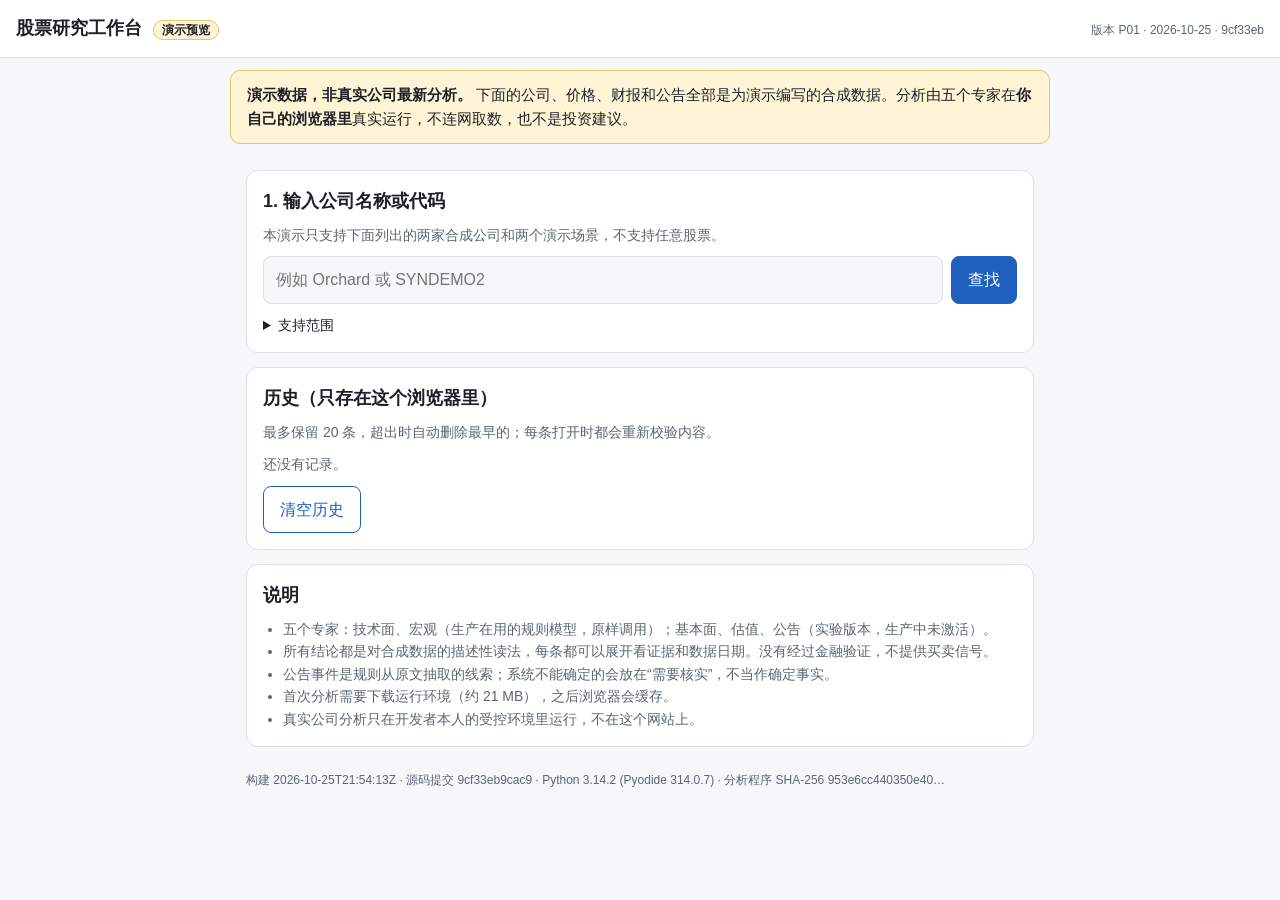
==== index.html @ b52bb0fb "P01: synthetic-data demo site (built from DR-16/stock-agent-preview@9cf33eb)" ====
<!doctype html>
<html lang="zh-CN">
<head>
<meta charset="utf-8">
<meta name="viewport" content="width=device-width, initial-scale=1">
<meta http-equiv="Content-Security-Policy" content="default-src 'self'; script-src 'self' 'wasm-unsafe-eval'; worker-src 'self'; connect-src 'self'; img-src 'self' data:; style-src 'self'; object-src 'none'; base-uri 'none'; form-action 'none'">
<meta name="referrer" content="no-referrer">
<title>股票研究工作台 · 演示预览</title>
<link rel="stylesheet" href="style.css">
</head>
<body>
<header class="top">
  <div class="brand">股票研究工作台 <span class="tag">演示预览</span></div>
  <div class="ver" id="ver">版本加载中…</div>
</header>
<div class="banner" role="note">
  <strong>演示数据，非真实公司最新分析。</strong>
  下面的公司、价格、财报和公告全部是为演示编写的合成数据。分析由五个专家在<strong>你自己的浏览器里</strong>真实运行，不连网取数，也不是投资建议。
</div>
<main>
  <section class="card" id="step-input">
    <h2>1. 输入公司名称或代码</h2>
    <p class="hint">本演示只支持下面列出的两家合成公司和两个演示场景，不支持任意股票。</p>
    <form id="search-form" autocomplete="off">
      <input id="q" maxlength="40" placeholder="例如 Orchard 或 SYNDEMO2" aria-label="公司名称或代码">
      <button type="submit">查找</button>
    </form>
    <div id="matches" class="list"></div>
    <details class="supported"><summary>支持范围</summary><ul id="supported"></ul></details>
  </section>

  <section class="card hidden" id="step-confirm">
    <h2>2. 确认公司</h2>
    <div id="confirm-box"></div>
    <div class="row">
      <button id="btn-analyze">分析</button>
      <button id="btn-back" class="secondary">换一家</button>
    </div>
  </section>

  <section class="card hidden" id="step-run">
    <h2>3. 分析中</h2>
    <ol id="progress" class="progress"></ol>
    <p class="hint" id="run-hint"></p>
    <button id="btn-cancel" class="secondary">取消</button>
  </section>

  <section class="card hidden" id="step-error">
    <h2>没有完成</h2>
    <p id="error-text"></p>
    <button id="btn-error-back" class="secondary">返回</button>
  </section>

  <section class="card hidden" id="step-result">
    <h2>4. 结果</h2>
    <div id="result"></div>
  </section>

  <section class="card" id="history-box">
    <h2>历史（只存在这个浏览器里）</h2>
    <p class="hint">最多保留 <span id="hist-max"></span> 条，超出时自动删除最早的；每条打开时都会重新校验内容。</p>
    <div id="history" class="list"></div>
    <button id="btn-clear" class="secondary">清空历史</button>
  </section>

  <section class="card about">
    <h2>说明</h2>
    <ul>
      <li>五个专家：技术面、宏观（生产在用的规则模型，原样调用）；基本面、估值、公告（实验版本，生产中未激活）。</li>
      <li>所有结论都是对合成数据的描述性读法，每条都可以展开看证据和数据日期。没有经过金融验证，不提供买卖信号。</li>
      <li>公告事件是规则从原文抽取的线索；系统不能确定的会放在“需要核实”，不当作确定事实。</li>
      <li>首次分析需要下载运行环境（约 21 MB），之后浏览器会缓存。</li>
      <li>真实公司分析只在开发者本人的受控环境里运行，不在这个网站上。</li>
    </ul>
  </section>
</main>
<footer class="foot" id="foot"></footer>
<script src="app.js" type="module"></script>
</body>
</html>
---- style.css ----
:root {
  --bg: #f6f7f9; --card: #ffffff; --text: #1d2127; --muted: #5b6573; --line: #dde1e7; --accent: #1f5fbf; --accent-text: #ffffff;
  --warn-bg: #fff4d6; --warn-line: #e6c46a; --ok: #1e7a45; --bad: #b42318; --soft: #eef2f8;
}
@media (prefers-color-scheme: dark) {
  :root { --bg: #14171c; --card: #1c2027; --text: #e8eaee; --muted: #9aa3b2; --line: #2e343e; --accent: #6ea2ff; --accent-text: #0b1220;
          --warn-bg: #3a3014; --warn-line: #7a6424; --ok: #5cc98b; --bad: #ff8a80; --soft: #232934; }
}
* { box-sizing: border-box; }
body { margin: 0; background: var(--bg); color: var(--text); font: 16px/1.6 -apple-system, BlinkMacSystemFont, "Segoe UI", "PingFang SC", "Hiragino Sans GB", "Microsoft YaHei", sans-serif; }
.top { display: flex; justify-content: space-between; align-items: baseline; flex-wrap: wrap; gap: 8px; padding: 14px 16px; border-bottom: 1px solid var(--line); background: var(--card); }
.brand { font-weight: 700; font-size: 18px; }
.tag { font-size: 12px; font-weight: 600; padding: 2px 8px; border-radius: 10px; background: var(--warn-bg); border: 1px solid var(--warn-line); margin-left: 6px; }
.ver { font-size: 12px; color: var(--muted); }
.banner { margin: 12px auto 0; max-width: 820px; padding: 12px 16px; background: var(--warn-bg); border: 1px solid var(--warn-line); border-radius: 10px; font-size: 15px; }
main { max-width: 820px; margin: 0 auto; padding: 12px 16px 24px; }
.card { background: var(--card); border: 1px solid var(--line); border-radius: 12px; padding: 16px; margin-top: 14px; }
.card h2 { margin: 0 0 8px; font-size: 18px; }
.card h3 { margin: 18px 0 8px; font-size: 16px; }
.hidden { display: none; }
.hint { color: var(--muted); font-size: 14px; margin: 4px 0 10px; }
form { display: flex; gap: 8px; }
input { flex: 1; min-width: 0; font: inherit; padding: 10px 12px; border: 1px solid var(--line); border-radius: 8px; background: var(--bg); color: var(--text); }
button { font: inherit; padding: 10px 16px; border-radius: 8px; border: 1px solid var(--accent); background: var(--accent); color: var(--accent-text); cursor: pointer; }
button.secondary { background: transparent; color: var(--accent); }
button:disabled { opacity: .5; cursor: not-allowed; }
.row { display: flex; gap: 8px; flex-wrap: wrap; margin-top: 12px; }
.list .item { display: flex; justify-content: space-between; gap: 10px; align-items: center; padding: 10px 0; border-top: 1px solid var(--line); }
.list .item:first-child { border-top: none; }
.item .meta { color: var(--muted); font-size: 13px; }
.item button { padding: 6px 12px; font-size: 14px; white-space: nowrap; }
.pill { display: inline-block; font-size: 12px; padding: 1px 8px; border-radius: 10px; background: var(--soft); color: var(--muted); margin-left: 6px; }
.progress { padding-left: 20px; margin: 0; }
.progress li { color: var(--muted); }
.progress li.now { color: var(--text); font-weight: 600; }
.progress li.done { color: var(--ok); }
table.experts { width: 100%; border-collapse: collapse; font-size: 14px; }
table.experts td, table.experts th { text-align: left; padding: 8px 6px; border-top: 1px solid var(--line); vertical-align: top; }
.ok { color: var(--ok); } .bad { color: var(--bad); }
.fact { padding: 10px 0; border-top: 1px solid var(--line); }
.fact:first-of-type { border-top: none; }
.fact .k { font-size: 12px; color: var(--muted); }
details.ev { margin-top: 4px; font-size: 14px; }
details.ev summary { cursor: pointer; color: var(--accent); }
.evbox { background: var(--soft); border-radius: 8px; padding: 8px 10px; margin-top: 6px; word-break: break-word; }
.evbox .q { font-style: italic; }
.notice { font-size: 14px; background: var(--soft); border-radius: 8px; padding: 8px 10px; }
.about ul { padding-left: 20px; margin: 0; font-size: 14px; color: var(--muted); }
.foot { max-width: 820px; margin: 0 auto 32px; padding: 0 16px; font-size: 12px; color: var(--muted); }
.supported { margin-top: 10px; font-size: 14px; }
@media (max-width: 480px) { .top { padding: 12px; } .brand { font-size: 16px; } .item { flex-wrap: wrap; } }
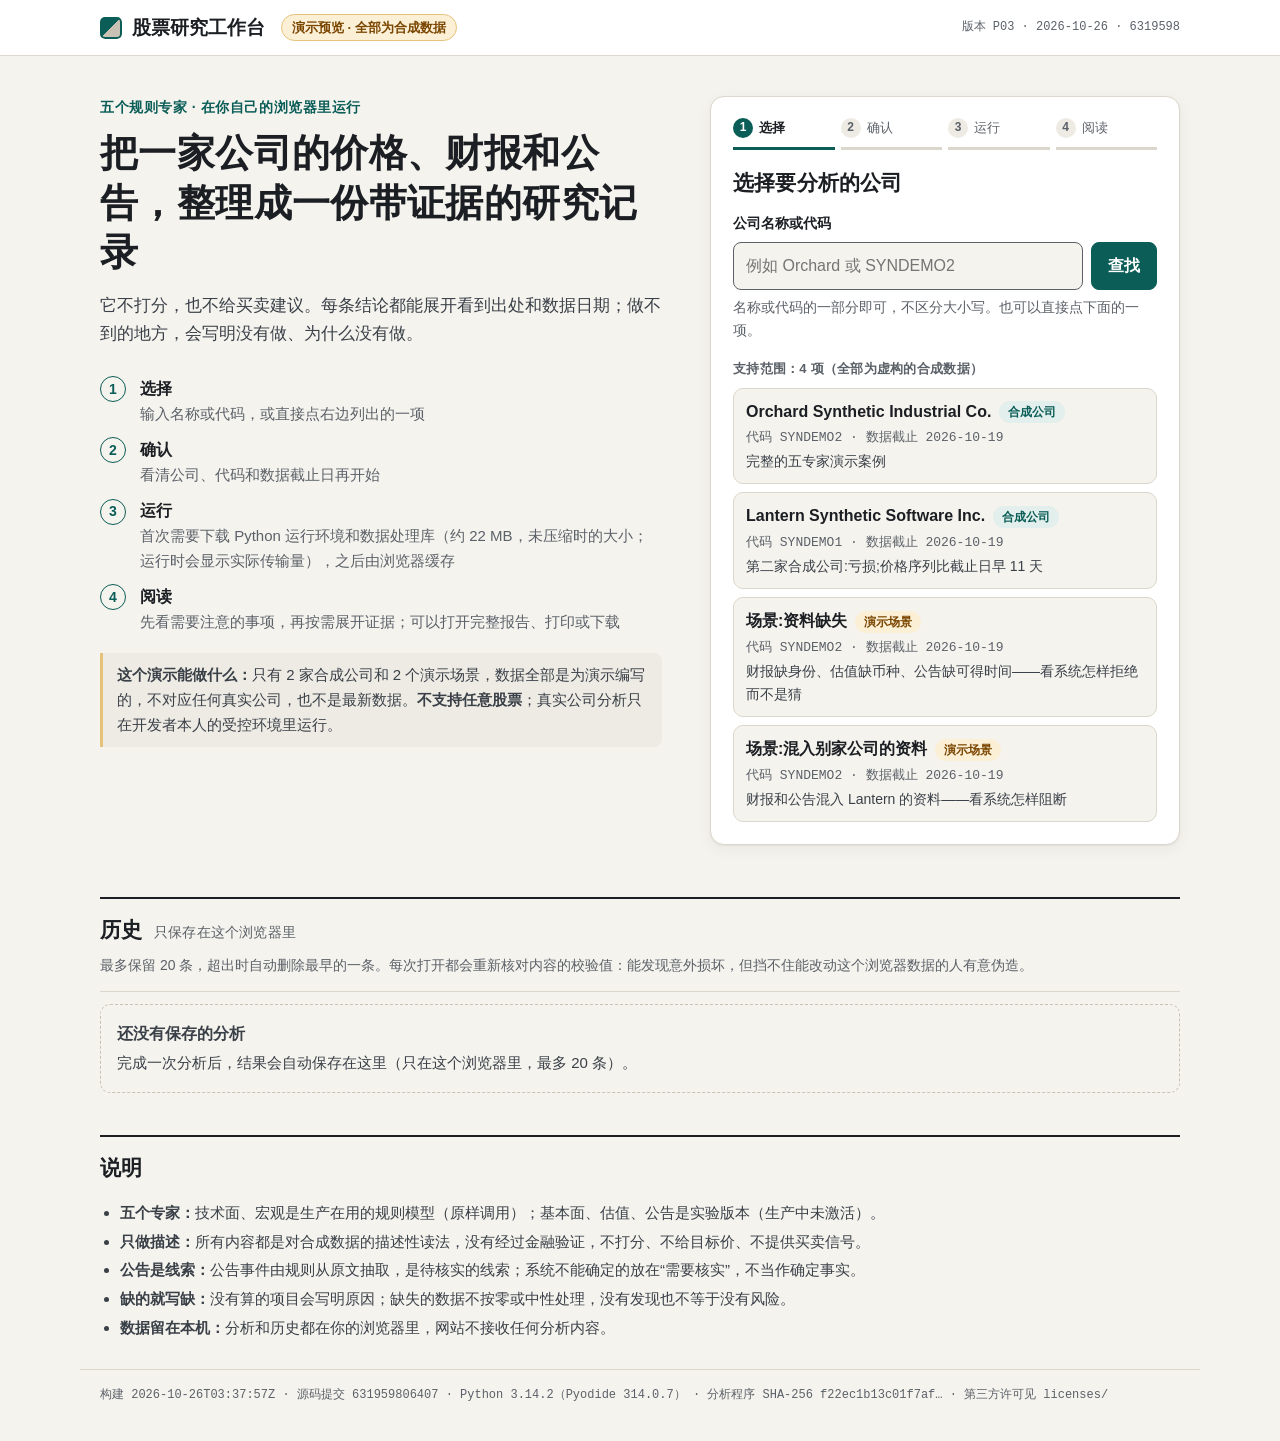
==== commit e743f7c0: "P03: synthetic-data demo site (built from DR-16/stock-agent-preview@6319598) Co-Authored-By: Claude " ====
--- a/index.html
+++ b/index.html
@@ -5,76 +5,131 @@
 <meta name="viewport" content="width=device-width, initial-scale=1">
 <meta http-equiv="Content-Security-Policy" content="default-src 'self'; script-src 'self' 'wasm-unsafe-eval'; worker-src 'self'; connect-src 'self'; img-src 'self' data:; style-src 'self'; object-src 'none'; base-uri 'none'; form-action 'none'">
 <meta name="referrer" content="no-referrer">
+<meta name="color-scheme" content="light dark">
+<meta name="description" content="演示预览：五个规则专家在你的浏览器里分析合成公司数据，整理成带证据和数据日期的研究记录。不打分，不给买卖建议。">
 <title>股票研究工作台 · 演示预览</title>
 <link rel="stylesheet" href="style.css">
 </head>
-<body>
-<header class="top">
-  <div class="brand">股票研究工作台 <span class="tag">演示预览</span></div>
-  <div class="ver" id="ver">版本加载中…</div>
+<body data-view="start">
+<a class="skip" href="#main">跳到主要内容</a>
+<header class="mast">
+  <div class="wrap mast-in">
+    <a class="logo" href="./"><span class="logo-mark" aria-hidden="true"></span><span class="logo-text">股票研究工作台</span></a>
+    <span class="demo-flag">演示预览 · 全部为合成数据</span>
+    <span class="ver" id="ver">版本加载中…</span>
+  </div>
 </header>
-<div class="banner" role="note">
-  <strong>演示数据，非真实公司最新分析。</strong>
-  下面的公司、价格、财报和公告全部是为演示编写的合成数据。分析由五个专家在<strong>你自己的浏览器里</strong>真实运行，不连网取数，也不是投资建议。
-</div>
-<main>
-  <section class="card" id="step-input">
-    <h2>1. 输入公司名称或代码</h2>
-    <p class="hint">本演示只支持下面列出的两家合成公司和两个演示场景，不支持任意股票。</p>
-    <form id="search-form" autocomplete="off">
-      <input id="q" maxlength="40" placeholder="例如 Orchard 或 SYNDEMO2" aria-label="公司名称或代码">
-      <button type="submit">查找</button>
-    </form>
-    <div id="matches" class="list"></div>
-    <details class="supported"><summary>支持范围</summary><ul id="supported"></ul></details>
-  </section>
 
-  <section class="card hidden" id="step-confirm">
-    <h2>2. 确认公司</h2>
-    <div id="confirm-box"></div>
-    <div class="row">
-      <button id="btn-analyze">分析</button>
-      <button id="btn-back" class="secondary">换一家</button>
+<main id="main" tabindex="-1">
+<div id="view-home">
+  <section class="hero wrap" id="hero">
+    <div class="hero-intro">
+      <p class="eyebrow">五个规则专家 · 在你自己的浏览器里运行</p>
+      <h1>把一家公司的价格、财报和公告，整理成一份带证据的研究记录</h1>
+      <p class="lede">它不打分，也不给买卖建议。每条结论都能展开看到出处和数据日期；做不到的地方，会写明没有做、为什么没有做。</p>
+    </div>
+
+    <div class="panel" id="workflow">
+      <ol class="stepper" id="stepper" aria-label="分析步骤">
+        <li data-n="1"><span class="sn" aria-hidden="true">1</span>选择</li>
+        <li data-n="2"><span class="sn" aria-hidden="true">2</span>确认</li>
+        <li data-n="3"><span class="sn" aria-hidden="true">3</span>运行</li>
+        <li data-n="4"><span class="sn" aria-hidden="true">4</span>阅读</li>
+      </ol>
+
+      <div id="step-choose">
+        <h2 id="choose-title" class="panel-title">选择要分析的公司</h2>
+        <form id="search-form" autocomplete="off" role="search" aria-label="查找公司">
+          <label for="q" class="lbl">公司名称或代码</label>
+          <div class="field">
+            <input id="q" maxlength="60" placeholder="例如 Orchard 或 SYNDEMO2" aria-describedby="q-help match-msg" spellcheck="false">
+            <button type="submit" class="btn">查找</button>
+          </div>
+          <p id="q-help" class="help">名称或代码的一部分即可，不区分大小写。也可以直接点下面的一项。</p>
+        </form>
+        <p id="match-msg" class="match-msg" role="status" aria-live="polite"></p>
+        <h3 class="list-title" id="cases-title">支持范围：<span id="cases-n"></span>（全部为虚构的合成数据）</h3>
+        <ul id="cases" class="cases" aria-labelledby="cases-title"></ul>
+      </div>
+
+      <div id="step-confirm" hidden>
+        <h2 id="confirm-title" class="panel-title">确认要分析的对象</h2>
+        <div id="confirm-box"></div>
+        <p id="confirm-note" class="note" role="status"></p>
+        <div class="row">
+          <button type="button" id="btn-analyze" class="btn btn-lg">开始分析</button>
+          <button type="button" id="btn-back" class="btn ghost">换一个</button>
+        </div>
+      </div>
+
+      <div id="step-run" hidden>
+        <h2 id="run-title" class="panel-title">正在分析</h2>
+        <ol id="stages" class="stages"></ol>
+        <p class="run-facts"><span id="run-elapsed"></span><span id="run-net"></span></p>
+        <p class="help">分析在你的浏览器里运行，不上传任何内容。百分比无法如实估计，所以这里只显示真实的阶段、用时和已传输的数据量。</p>
+        <p id="run-live" class="sr-only" aria-live="polite"></p>
+        <div class="row"><button type="button" id="btn-cancel" class="btn ghost">取消</button></div>
+      </div>
+
+      <div id="step-error" hidden>
+        <h2 id="error-title" class="panel-title">没有完成</h2>
+        <p id="error-text" class="err-text"></p>
+        <p class="help">已保存的历史不受影响。</p>
+        <div class="row">
+          <button type="button" id="btn-retry" class="btn">重试</button>
+          <button type="button" id="btn-error-back" class="btn ghost">返回</button>
+        </div>
+      </div>
+    </div>
+
+    <div class="hero-more">
+      <ol class="howto" aria-label="怎么用">
+        <li><b>选择</b><span>输入名称或代码，或直接点右边列出的一项</span></li>
+        <li><b>确认</b><span>看清公司、代码和数据截止日再开始</span></li>
+        <li><b>运行</b><span>首次需要下载 Python 运行环境和数据处理库（约 22 MB，未压缩时的大小；运行时会显示实际传输量），之后由浏览器缓存</span></li>
+        <li><b>阅读</b><span>先看需要注意的事项，再按需展开证据；可以打开完整报告、打印或下载</span></li>
+      </ol>
+      <p class="scope"><strong>这个演示能做什么：</strong><span id="scope-n">只有 2 家合成公司和 2 个演示场景</span>，数据全部是为演示编写的，不对应任何真实公司，也不是最新数据。<strong>不支持任意股票</strong>；真实公司分析只在开发者本人的受控环境里运行。</p>
     </div>
   </section>
 
-  <section class="card hidden" id="step-run">
-    <h2>3. 分析中</h2>
-    <ol id="progress" class="progress"></ol>
-    <p class="hint" id="run-hint"></p>
-    <button id="btn-cancel" class="secondary">取消</button>
+  <section id="result-view" class="wrap result" hidden></section>
+
+  <section class="wrap block" id="history-box" aria-labelledby="hist-title">
+    <div class="block-head">
+      <h2 id="hist-title" tabindex="-1">历史 <span class="sub">只保存在这个浏览器里</span></h2>
+      <span id="hist-count" class="count"></span>
+    </div>
+    <p class="help">最多保留 <span id="hist-max"></span> 条，超出时自动删除最早的一条。每次打开都会重新核对内容的校验值：能发现意外损坏，但挡不住能改动这个浏览器数据的人有意伪造。</p>
+    <p id="hist-lock" class="note" hidden>分析进行中：完成或取消后才能打开或删除历史记录。</p>
+    <p id="hist-msg" class="note" role="status"></p>
+    <ul id="history" class="hist"></ul>
+    <div class="row" id="clear-row">
+      <button type="button" id="btn-clear" class="btn ghost btn-sm" data-lock hidden>清空历史</button>
+      <span id="clear-confirm" hidden>
+        <span class="note">确定删除全部 <span id="clear-n"></span> 条记录？不能撤销。</span>
+        <button type="button" id="btn-clear-yes" class="btn danger btn-sm" data-lock>确定清空</button>
+        <button type="button" id="btn-clear-no" class="btn ghost btn-sm">取消</button>
+      </span>
+    </div>
   </section>
 
-  <section class="card hidden" id="step-error">
-    <h2>没有完成</h2>
-    <p id="error-text"></p>
-    <button id="btn-error-back" class="secondary">返回</button>
-  </section>
-
-  <section class="card hidden" id="step-result">
-    <h2>4. 结果</h2>
-    <div id="result"></div>
-  </section>
-
-  <section class="card" id="history-box">
-    <h2>历史（只存在这个浏览器里）</h2>
-    <p class="hint">最多保留 <span id="hist-max"></span> 条，超出时自动删除最早的；每条打开时都会重新校验内容。</p>
-    <div id="history" class="list"></div>
-    <button id="btn-clear" class="secondary">清空历史</button>
-  </section>
-
-  <section class="card about">
-    <h2>说明</h2>
+  <section class="wrap block about" aria-labelledby="about-title">
+    <h2 id="about-title">说明</h2>
     <ul>
-      <li>五个专家：技术面、宏观（生产在用的规则模型，原样调用）；基本面、估值、公告（实验版本，生产中未激活）。</li>
-      <li>所有结论都是对合成数据的描述性读法，每条都可以展开看证据和数据日期。没有经过金融验证，不提供买卖信号。</li>
-      <li>公告事件是规则从原文抽取的线索；系统不能确定的会放在“需要核实”，不当作确定事实。</li>
-      <li>首次分析需要下载运行环境（约 21 MB），之后浏览器会缓存。</li>
-      <li>真实公司分析只在开发者本人的受控环境里运行，不在这个网站上。</li>
+      <li><b>五个专家：</b>技术面、宏观是生产在用的规则模型（原样调用）；基本面、估值、公告是实验版本（生产中未激活）。</li>
+      <li><b>只做描述：</b>所有内容都是对合成数据的描述性读法，没有经过金融验证，不打分、不给目标价、不提供买卖信号。</li>
+      <li><b>公告是线索：</b>公告事件由规则从原文抽取，是待核实的线索；系统不能确定的放在“需要核实”，不当作确定事实。</li>
+      <li><b>缺的就写缺：</b>没有算的项目会写明原因；缺失的数据不按零或中性处理，没有发现也不等于没有风险。</li>
+      <li><b>数据留在本机：</b>分析和历史都在你的浏览器里，网站不接收任何分析内容。</li>
     </ul>
   </section>
+</div>
+
+<div id="view-report" class="wrap" hidden></div>
 </main>
-<footer class="foot" id="foot"></footer>
+
+<footer class="foot wrap" id="foot"></footer>
 <script src="app.js" type="module"></script>
 </body>
 </html>
--- a/style.css
+++ b/style.css
@@ -1,51 +1,274 @@
+/* Q13 demo page. Tokens first (light, then dark); every colour pair used for text is at least 4.5:1. No external fonts (the CSP allows none). */
 :root {
-  --bg: #f6f7f9; --card: #ffffff; --text: #1d2127; --muted: #5b6573; --line: #dde1e7; --accent: #1f5fbf; --accent-text: #ffffff;
-  --warn-bg: #fff4d6; --warn-line: #e6c46a; --ok: #1e7a45; --bad: #b42318; --soft: #eef2f8;
+  --paper: #f5f3ee; --surface: #ffffff; --sunk: #eeebe4; --ink: #1b1e22; --ink-2: #3a4048; --muted: #5b6168; --line: #dcd7cc; --line-2: #c9c2b4;
+  --accent: #0b5d57; --accent-ink: #ffffff; --accent-soft: #e2efed; --focus: #0b5d57;
+  --ok: #1d6a39; --ok-soft: #e3f1e7; --warn: #7a4600; --warn-soft: #fbefd6; --warn-line: #e5c27a; --bad: #9a2a22; --bad-soft: #f8e4e1; --bad-ink: #ffffff;
+  --lead: #6b4a00; --reading: #0b5d57; --gap: #4f5660;
+  --serif: "Songti SC", "Noto Serif SC", "Source Han Serif SC", "Noto Serif CJK SC", "STSong", "SimSun", Georgia, serif;
+  --sans: -apple-system, BlinkMacSystemFont, "Segoe UI", "PingFang SC", "Hiragino Sans GB", "Microsoft YaHei", "Noto Sans SC", sans-serif;
+  --mono: ui-monospace, "SF Mono", Menlo, Consolas, "Liberation Mono", monospace;
+  --r: 10px; --shadow: 0 1px 2px rgba(27, 30, 34, .06), 0 4px 16px rgba(27, 30, 34, .05);
 }
 @media (prefers-color-scheme: dark) {
-  :root { --bg: #14171c; --card: #1c2027; --text: #e8eaee; --muted: #9aa3b2; --line: #2e343e; --accent: #6ea2ff; --accent-text: #0b1220;
-          --warn-bg: #3a3014; --warn-line: #7a6424; --ok: #5cc98b; --bad: #ff8a80; --soft: #232934; }
-}
-* { box-sizing: border-box; }
-body { margin: 0; background: var(--bg); color: var(--text); font: 16px/1.6 -apple-system, BlinkMacSystemFont, "Segoe UI", "PingFang SC", "Hiragino Sans GB", "Microsoft YaHei", sans-serif; }
-.top { display: flex; justify-content: space-between; align-items: baseline; flex-wrap: wrap; gap: 8px; padding: 14px 16px; border-bottom: 1px solid var(--line); background: var(--card); }
-.brand { font-weight: 700; font-size: 18px; }
-.tag { font-size: 12px; font-weight: 600; padding: 2px 8px; border-radius: 10px; background: var(--warn-bg); border: 1px solid var(--warn-line); margin-left: 6px; }
-.ver { font-size: 12px; color: var(--muted); }
-.banner { margin: 12px auto 0; max-width: 820px; padding: 12px 16px; background: var(--warn-bg); border: 1px solid var(--warn-line); border-radius: 10px; font-size: 15px; }
-main { max-width: 820px; margin: 0 auto; padding: 12px 16px 24px; }
-.card { background: var(--card); border: 1px solid var(--line); border-radius: 12px; padding: 16px; margin-top: 14px; }
-.card h2 { margin: 0 0 8px; font-size: 18px; }
-.card h3 { margin: 18px 0 8px; font-size: 16px; }
-.hidden { display: none; }
-.hint { color: var(--muted); font-size: 14px; margin: 4px 0 10px; }
-form { display: flex; gap: 8px; }
-input { flex: 1; min-width: 0; font: inherit; padding: 10px 12px; border: 1px solid var(--line); border-radius: 8px; background: var(--bg); color: var(--text); }
-button { font: inherit; padding: 10px 16px; border-radius: 8px; border: 1px solid var(--accent); background: var(--accent); color: var(--accent-text); cursor: pointer; }
-button.secondary { background: transparent; color: var(--accent); }
-button:disabled { opacity: .5; cursor: not-allowed; }
-.row { display: flex; gap: 8px; flex-wrap: wrap; margin-top: 12px; }
-.list .item { display: flex; justify-content: space-between; gap: 10px; align-items: center; padding: 10px 0; border-top: 1px solid var(--line); }
-.list .item:first-child { border-top: none; }
-.item .meta { color: var(--muted); font-size: 13px; }
-.item button { padding: 6px 12px; font-size: 14px; white-space: nowrap; }
-.pill { display: inline-block; font-size: 12px; padding: 1px 8px; border-radius: 10px; background: var(--soft); color: var(--muted); margin-left: 6px; }
-.progress { padding-left: 20px; margin: 0; }
-.progress li { color: var(--muted); }
-.progress li.now { color: var(--text); font-weight: 600; }
-.progress li.done { color: var(--ok); }
-table.experts { width: 100%; border-collapse: collapse; font-size: 14px; }
-table.experts td, table.experts th { text-align: left; padding: 8px 6px; border-top: 1px solid var(--line); vertical-align: top; }
-.ok { color: var(--ok); } .bad { color: var(--bad); }
-.fact { padding: 10px 0; border-top: 1px solid var(--line); }
-.fact:first-of-type { border-top: none; }
-.fact .k { font-size: 12px; color: var(--muted); }
-details.ev { margin-top: 4px; font-size: 14px; }
-details.ev summary { cursor: pointer; color: var(--accent); }
-.evbox { background: var(--soft); border-radius: 8px; padding: 8px 10px; margin-top: 6px; word-break: break-word; }
-.evbox .q { font-style: italic; }
-.notice { font-size: 14px; background: var(--soft); border-radius: 8px; padding: 8px 10px; }
-.about ul { padding-left: 20px; margin: 0; font-size: 14px; color: var(--muted); }
-.foot { max-width: 820px; margin: 0 auto 32px; padding: 0 16px; font-size: 12px; color: var(--muted); }
-.supported { margin-top: 10px; font-size: 14px; }
-@media (max-width: 480px) { .top { padding: 12px; } .brand { font-size: 16px; } .item { flex-wrap: wrap; } }
+  :root {
+    --paper: #111416; --surface: #181c1f; --sunk: #0d1012; --ink: #ece8e0; --ink-2: #cdc8bf; --muted: #a4a9ad; --line: #2b3135; --line-2: #3a4146;
+    --accent: #5fc0b5; --accent-ink: #08201e; --accent-soft: #15302d; --focus: #7fd6cb;
+    --ok: #7ad39c; --ok-soft: #14291c; --warn: #f1c46b; --warn-soft: #2a2312; --warn-line: #6a5521; --bad: #ff9c90; --bad-soft: #321b18; --bad-ink: #2a0d0a;
+    --lead: #f1c46b; --reading: #5fc0b5; --gap: #a4a9ad; --shadow: none;
+  }
+}
+*, *::before, *::after { box-sizing: border-box; }
+html { -webkit-text-size-adjust: 100%; }
+body { margin: 0; background: var(--paper); color: var(--ink); font: 16px/1.65 var(--sans); }
+@media (prefers-reduced-motion: no-preference) { html { scroll-behavior: smooth; } }
+[hidden] { display: none !important; }
+a { color: var(--accent); }
+:focus-visible { outline: 3px solid var(--focus); outline-offset: 2px; border-radius: 4px; }
+main:focus { outline: none; }
+.sr-only { position: absolute; width: 1px; height: 1px; padding: 0; margin: -1px; overflow: hidden; clip: rect(0 0 0 0); white-space: nowrap; border: 0; }
+.skip { position: absolute; left: 12px; top: -48px; background: var(--accent); color: var(--accent-ink); padding: 8px 14px; border-radius: 6px; z-index: 10; text-decoration: none; }
+.skip:focus { top: 8px; }
+.wrap { max-width: 1120px; margin: 0 auto; padding-left: 20px; padding-right: 20px; }
+.mono { font-family: var(--mono); font-size: .92em; overflow-wrap: anywhere; }
+h1, h2, h3 { font-family: var(--serif); font-weight: 700; letter-spacing: .01em; color: var(--ink); }
+
+/* ---------------------------------------------------------------- masthead */
+.mast { border-bottom: 1px solid var(--line); background: var(--surface); }
+.mast-in { display: flex; align-items: center; gap: 10px 16px; flex-wrap: wrap; padding-top: 12px; padding-bottom: 12px; }
+.logo { display: inline-flex; align-items: center; gap: 10px; color: var(--ink); text-decoration: none; font-family: var(--serif); font-weight: 700; font-size: 19px; }
+.logo-mark { width: 22px; height: 22px; border-radius: 5px; background: linear-gradient(135deg, var(--accent) 0 50%, transparent 50%), var(--line-2); box-shadow: inset 0 0 0 2px var(--accent); }
+.demo-flag { font-size: 13px; font-weight: 600; color: var(--warn); background: var(--warn-soft); border: 1px solid var(--warn-line); padding: 2px 10px; border-radius: 999px; }
+.ver { margin-left: auto; font-size: 12px; color: var(--muted); font-family: var(--mono); }
+
+/* ---------------------------------------------------------------- hero + workflow panel */
+.hero { display: grid; grid-template-columns: minmax(0, 1fr) minmax(0, 470px); grid-template-areas: "intro panel" "more panel"; grid-template-rows: auto 1fr; column-gap: 48px; padding-top: 40px; padding-bottom: 24px; align-items: start; }
+.hero-intro { grid-area: intro; }
+.hero-more { grid-area: more; }
+.panel { grid-area: panel; background: var(--surface); border: 1px solid var(--line); border-radius: 14px; box-shadow: var(--shadow); padding: 20px 22px 22px; }
+.eyebrow { margin: 0 0 10px; font-size: 14px; font-weight: 600; color: var(--accent); letter-spacing: .04em; }
+.hero h1 { font-size: clamp(26px, 3.4vw, 38px); line-height: 1.3; margin: 0 0 14px; }
+.lede { font-size: 17px; color: var(--ink-2); margin: 0 0 22px; max-width: 34em; }
+.howto { list-style: none; counter-reset: h; margin: 6px 0 18px; padding: 0; display: grid; gap: 10px; }
+.howto li { counter-increment: h; display: grid; grid-template-columns: 30px 1fr; column-gap: 10px; align-items: baseline; }
+.howto li::before { content: counter(h); grid-row: span 2; width: 26px; height: 26px; border-radius: 50%; border: 1.5px solid var(--accent); color: var(--accent); display: inline-flex; align-items: center; justify-content: center; font-weight: 700; font-size: 14px; }
+.howto b { font-weight: 700; }
+.howto span { color: var(--muted); font-size: 15px; }
+.scope { font-size: 15px; color: var(--ink-2); background: var(--sunk); border-left: 3px solid var(--warn-line); padding: 10px 14px; border-radius: 0 8px 8px 0; margin: 0; }
+
+.stepper { list-style: none; margin: 0 0 16px; padding: 0; display: grid; grid-template-columns: repeat(4, 1fr); gap: 6px; }
+.stepper li { font-size: 13px; color: var(--muted); display: flex; align-items: center; gap: 6px; padding-bottom: 8px; border-bottom: 3px solid var(--line); }
+.stepper .sn { width: 20px; height: 20px; border-radius: 50%; display: inline-flex; align-items: center; justify-content: center; font-size: 12px; font-weight: 700; background: var(--sunk); color: var(--muted); }
+.stepper li.done { color: var(--ink-2); border-bottom-color: var(--accent); }
+.stepper li.done .sn { background: var(--accent-soft); color: var(--accent); }
+.stepper li[aria-current] { color: var(--ink); font-weight: 700; border-bottom-color: var(--accent); }
+.stepper li[aria-current] .sn { background: var(--accent); color: var(--accent-ink); }
+.panel-title { font-size: 21px; margin: 4px 0 12px; }
+.lbl { display: block; font-weight: 600; font-size: 14px; margin-bottom: 6px; }
+.field { display: flex; gap: 8px; }
+input { flex: 1; min-width: 0; font: inherit; padding: 10px 12px; border: 1.5px solid var(--muted); border-radius: 8px; background: var(--paper); color: var(--ink); }
+input:focus-visible { border-color: var(--accent); }
+.help { font-size: 14px; color: var(--muted); margin: 6px 0 0; }
+.note { font-size: 14px; color: var(--ink-2); }
+.match-msg { min-height: 0; margin: 10px 0 0; font-size: 14px; }
+.match-msg:empty { margin: 0; padding: 0; }   /* kept rendered: a live region that is display:none may not be announced */
+.match-msg.warn { color: var(--warn); background: var(--warn-soft); border-radius: 8px; padding: 8px 10px; }
+.list-title { font-family: var(--sans); font-size: 13px; font-weight: 600; color: var(--muted); margin: 16px 0 8px; letter-spacing: .02em; }
+.cases { list-style: none; margin: 0; padding: 0; display: grid; gap: 8px; }
+.case { width: 100%; text-align: left; font: inherit; color: var(--ink); background: var(--paper); border: 1.5px solid var(--line); border-radius: var(--r); padding: 10px 12px; cursor: pointer; display: grid; gap: 2px; }
+.case:hover { border-color: var(--accent); }
+.case-top { display: flex; flex-wrap: wrap; align-items: center; gap: 4px 8px; }
+.case-title { font-weight: 700; }
+.case-meta { font-size: 13px; color: var(--muted); font-family: var(--mono); }
+.case-note { font-size: 14px; color: var(--ink-2); }
+.case.hit { border-color: var(--accent); background: var(--accent-soft); }
+
+.btn { font: inherit; font-weight: 600; padding: 9px 16px; border-radius: 8px; border: 1.5px solid var(--accent); background: var(--accent); color: var(--accent-ink); cursor: pointer; white-space: nowrap; }
+.btn:hover { filter: brightness(1.06); }
+.btn.ghost { background: transparent; color: var(--accent); }
+.btn.danger { background: var(--bad); border-color: var(--bad); color: var(--bad-ink); }
+.btn-lg { padding: 11px 22px; font-size: 17px; }
+.btn-sm { padding: 5px 12px; font-size: 14px; }
+.btn:disabled { opacity: .45; cursor: not-allowed; filter: none; }
+.linkbtn { font: inherit; background: none; border: 0; padding: 0; color: var(--accent); cursor: pointer; text-decoration: underline; text-underline-offset: 3px; }
+.row { display: flex; gap: 8px; flex-wrap: wrap; align-items: center; margin-top: 14px; }
+
+.tag { display: inline-block; font-size: 12px; font-weight: 600; line-height: 1.5; padding: 1px 8px; border-radius: 999px; background: var(--sunk); color: var(--ink-2); border: 1px solid var(--line); white-space: nowrap; }
+.tag-co { background: var(--accent-soft); color: var(--accent); border-color: transparent; }
+.tag-sc { background: var(--warn-soft); color: var(--warn); border-color: transparent; }
+.tag-bad { background: var(--bad-soft); color: var(--bad); border-color: transparent; }
+
+.kv { display: grid; grid-template-columns: max-content 1fr; gap: 6px 14px; margin: 12px 0; font-size: 15px; }
+.kv dt { color: var(--muted); }
+.kv dd { margin: 0; overflow-wrap: anywhere; }
+.confirm-name { display: flex; flex-wrap: wrap; align-items: center; gap: 6px 10px; font-family: var(--serif); font-size: 20px; font-weight: 700; margin: 0; }
+
+.stages { list-style: none; margin: 0; padding: 0; display: grid; gap: 2px; }
+.stage { display: grid; grid-template-columns: 22px 1fr auto; gap: 10px; align-items: start; padding: 8px 0; border-bottom: 1px dashed var(--line); }
+.st-icon { width: 14px; height: 14px; margin-top: 5px; border-radius: 50%; border: 2px solid var(--line-2); }
+.stage.done .st-icon { background: var(--ok); border-color: var(--ok); }
+.stage.now .st-icon { border-color: var(--accent); background: var(--accent-soft); }
+@media (prefers-reduced-motion: no-preference) { .stage.now .st-icon { animation: pulse 1.4s ease-in-out infinite; } }
+@keyframes pulse { 50% { background: var(--accent); } }
+.st-name { display: block; font-weight: 600; }
+.stage.wait .st-name { color: var(--muted); font-weight: 500; }
+.st-sub { display: block; font-size: 13px; color: var(--muted); }
+.st-time { font-size: 13px; color: var(--muted); font-variant-numeric: tabular-nums; white-space: nowrap; margin-top: 2px; }
+.stage.now .st-time { color: var(--accent); font-weight: 600; }
+.run-facts { display: flex; flex-wrap: wrap; gap: 4px 16px; font-size: 14px; color: var(--ink-2); font-variant-numeric: tabular-nums; margin: 12px 0 0; }
+.err-text { background: var(--bad-soft); color: var(--bad); border-radius: 8px; padding: 10px 12px; margin: 0; }
+
+/* ---------------------------------------------------------------- blocks (history, about) */
+.block { margin-top: 28px; }
+.block h2 { font-size: 21px; margin: 0; }
+.block-head { display: flex; align-items: baseline; gap: 12px; flex-wrap: wrap; border-top: 2px solid var(--ink); padding-top: 14px; }
+.block-head .sub, h2 .sub { font-family: var(--sans); font-size: 14px; font-weight: 500; color: var(--muted); margin-left: 6px; }
+.count { margin-left: auto; font-size: 14px; color: var(--muted); font-variant-numeric: tabular-nums; }
+.hist { list-style: none; margin: 12px 0 0; padding: 0; border-top: 1px solid var(--line); }
+.h-item { display: flex; justify-content: space-between; align-items: center; gap: 8px 16px; padding: 12px 0; border-bottom: 1px solid var(--line); flex-wrap: wrap; }
+.h-title { font-weight: 600; display: flex; flex-wrap: wrap; gap: 6px; align-items: center; }
+.h-meta { font-size: 13px; color: var(--muted); }
+.h-actions { display: flex; gap: 8px; }
+.h-item.damaged .h-title { color: var(--bad); }
+.empty { padding: 16px; border: 1.5px dashed var(--line-2); border-radius: var(--r); margin-top: 12px; color: var(--ink-2); }
+.empty p { margin: 4px 0 0; font-size: 15px; }
+.empty.warn { border-color: var(--warn-line); background: var(--warn-soft); color: var(--warn); }
+.about { margin-bottom: 8px; }
+.about h2 { border-top: 2px solid var(--ink); padding-top: 14px; }
+.about ul { padding-left: 20px; color: var(--ink-2); font-size: 15px; }
+.about li { margin: 4px 0; }
+.foot { padding-top: 16px; padding-bottom: 36px; font-size: 12px; color: var(--muted); font-family: var(--mono); overflow-wrap: anywhere; border-top: 1px solid var(--line); margin-top: 28px; }
+
+/* ---------------------------------------------------------------- result */
+.result { padding-top: 24px; }
+.res-top { display: flex; justify-content: space-between; align-items: center; gap: 8px; flex-wrap: wrap; }
+.res-head { margin-top: 14px; padding-bottom: 16px; border-bottom: 2px solid var(--ink); }
+.res-head h1 { font-size: clamp(24px, 3vw, 32px); margin: 0; display: inline; line-height: 1.3; }
+.res-name { display: flex; flex-wrap: wrap; align-items: center; gap: 8px 12px; }
+.meta-row { display: flex; flex-wrap: wrap; gap: 6px 24px; margin: 12px 0 0; font-size: 14px; }
+.meta-row div { display: flex; gap: 6px; }
+.meta-row dt { color: var(--muted); }
+.meta-row dd { margin: 0; font-variant-numeric: tabular-nums; overflow-wrap: anywhere; }
+.synth { margin: 12px 0 0; font-size: 14px; color: var(--warn); background: var(--warn-soft); border-radius: 8px; padding: 8px 12px; }
+.save-line { margin: 8px 0 0; font-size: 14px; color: var(--ink-2); }
+.save-line.warn { color: var(--warn); }
+.counts { display: flex; flex-wrap: wrap; gap: 8px; margin: 14px 0 0; padding: 0; list-style: none; }
+.counts a { display: inline-flex; align-items: baseline; gap: 6px; text-decoration: none; color: var(--ink); border: 1px solid var(--line); background: var(--surface); padding: 4px 12px; border-radius: 999px; font-size: 14px; }
+.counts a b { font-variant-numeric: tabular-nums; font-size: 16px; }
+.counts a:hover { border-color: var(--accent); }
+.res-grid { display: grid; grid-template-columns: 200px minmax(0, 1fr); gap: 36px; margin-top: 22px; }
+.toc { position: sticky; top: 16px; align-self: start; font-size: 14px; }
+.toc ol { list-style: none; margin: 0; padding: 0; border-left: 2px solid var(--line); }
+.toc a { display: block; padding: 4px 12px; color: var(--ink-2); text-decoration: none; margin-left: -2px; border-left: 2px solid transparent; }
+.toc a:hover { color: var(--accent); border-left-color: var(--accent); }
+.toc .n { color: var(--muted); font-variant-numeric: tabular-nums; margin-left: 4px; }
+.res-main > section { margin-bottom: 30px; scroll-margin-top: 16px; }
+.res-main h2 { scroll-margin-top: 16px; }
+.res-main h2 { font-size: 20px; margin: 0 0 4px; display: flex; align-items: baseline; gap: 8px; flex-wrap: wrap; }
+.res-main h2 .n { font-family: var(--sans); font-size: 14px; color: var(--muted); font-weight: 500; }
+.sec-help { font-size: 14px; color: var(--muted); margin: 0 0 10px; }
+.experts { list-style: none; margin: 10px 0 0; padding: 0; display: grid; grid-template-columns: repeat(auto-fill, minmax(190px, 1fr)); gap: 10px; }
+.ex { background: var(--surface); border: 1px solid var(--line); border-top: 4px solid var(--ok); border-radius: var(--r); padding: 10px 12px; display: flex; flex-direction: column; gap: 3px; }
+.ex.ex-bad { border-top-color: var(--bad); background: var(--bad-soft); }
+.ex.ex-none { border-top-color: var(--line-2); }
+.ex-none .ex-status { color: var(--ink-2); }
+.ex-name { font-weight: 700; font-size: 16px; }
+.ex-scope { font-size: 13px; color: var(--muted); }
+.ex-status { font-size: 14px; font-weight: 700; color: var(--ok); display: flex; align-items: center; gap: 6px; }
+.ex-bad .ex-status { color: var(--bad); }
+.ex-status .mk { font-family: var(--mono); }
+.ex-tier { font-size: 12px; color: var(--ink-2); }
+.ex-why { margin: 4px 0 0; padding-left: 18px; font-size: 13px; color: var(--ink); }
+.ex-plain { margin: 4px 0 0; font-size: 14px; color: var(--ink); }
+.ex-detail { font-size: 12px; color: var(--ink-2); margin-top: 2px; overflow-wrap: anywhere; }
+.ex-ver { font-size: 11px; color: var(--muted); margin-top: auto; padding-top: 4px; }
+.attn { list-style: none; margin: 10px 0 0; padding: 0; display: grid; gap: 8px; }
+.attn li { overflow-wrap: anywhere; border-left: 4px solid var(--warn-line); background: var(--warn-soft); padding: 8px 12px; border-radius: 0 8px 8px 0; font-size: 15px; }
+.attn li.bad { border-left-color: var(--bad); background: var(--bad-soft); }
+.attn .al { display: block; font-size: 12px; font-weight: 700; color: var(--warn); letter-spacing: .03em; }
+.attn li.bad .al { color: var(--bad); }
+.attn a { font-size: 13px; margin-left: 6px; white-space: nowrap; }
+.calm { background: var(--ok-soft); border-left: 4px solid var(--ok); padding: 8px 12px; border-radius: 0 8px 8px 0; font-size: 15px; margin: 10px 0 0; }
+.items { list-style: none; margin: 8px 0 0; padding: 0; display: grid; gap: 8px; }
+.it { background: var(--surface); border: 1px solid var(--line); border-left: 4px solid var(--ink-2); border-radius: 0 var(--r) var(--r) 0; padding: 10px 14px; }
+.it-lead { border-left-color: var(--lead); }
+.it-reading { border-left-color: var(--reading); }
+.it-check { border-left-color: var(--warn-line); }
+.it-gap { border-left-color: var(--gap); background: var(--sunk); }
+.it-text { margin: 0; overflow-wrap: anywhere; }
+.chips { display: flex; flex-wrap: wrap; gap: 6px; margin-top: 6px; }
+.chip { font-size: 12px; padding: 1px 8px; border-radius: 999px; background: var(--sunk); color: var(--ink-2); border: 1px solid var(--line); font-variant-numeric: tabular-nums; }
+.chip-date { background: var(--accent-soft); color: var(--accent); border-color: transparent; font-weight: 600; }
+.chip-status { background: var(--warn-soft); color: var(--warn); border-color: transparent; }
+.group-title { font-family: var(--sans); font-size: 14px; font-weight: 700; color: var(--ink-2); margin: 14px 0 0; }
+details.ev { margin-top: 6px; font-size: 14px; }
+details.ev > summary { cursor: pointer; color: var(--accent); font-weight: 600; width: max-content; max-width: 100%; }
+.evbox { margin-top: 6px; background: var(--sunk); border-radius: 8px; padding: 8px 12px; }
+.evbox .kv { font-size: 14px; margin: 0; }
+.quote { margin: 8px 0 0; padding: 6px 12px; border-left: 3px solid var(--line-2); font-family: var(--serif); color: var(--ink-2); overflow-wrap: anywhere; }
+.quote .ql { display: block; font-family: var(--sans); font-size: 12px; color: var(--muted); }
+.cross-grid { list-style: none; margin: 10px 0 0; padding: 0; display: grid; grid-template-columns: repeat(auto-fill, minmax(150px, 1fr)); gap: 8px; }
+.cx { border: 1px solid var(--line); border-radius: var(--r); padding: 8px 10px; background: var(--surface); }
+.cx b { display: block; font-size: 22px; font-variant-numeric: tabular-nums; line-height: 1.2; }
+.cx span { font-size: 13px; color: var(--ink-2); }
+.cx.cx-warn { border-color: var(--warn-line); background: var(--warn-soft); }
+.plain { margin: 8px 0 0; padding-left: 20px; font-size: 15px; }
+.plain li { margin: 3px 0; overflow-wrap: anywhere; }
+.res-actions { display: flex; flex-wrap: wrap; gap: 8px; padding: 16px; border: 1px solid var(--line); border-radius: 12px; background: var(--surface); }
+.res-actions p { flex-basis: 100%; margin: 0 0 4px; font-size: 13px; color: var(--muted); }
+details.more > summary { cursor: pointer; color: var(--accent); font-weight: 600; font-size: 14px; margin-top: 8px; width: max-content; max-width: 100%; }
+.msg-box { padding: 28px 0; }
+.msg-box h1 { font-size: 24px; margin: 0 0 8px; }
+.msg-box p { overflow-wrap: anywhere; }
+
+/* ---------------------------------------------------------------- full report page */
+.rep-bar { display: flex; flex-wrap: wrap; gap: 8px; align-items: center; padding: 16px 0; border-bottom: 1px solid var(--line); position: sticky; top: 0; background: var(--paper); z-index: 2; }
+.rep-bar .sp { flex: 1; }
+.report { max-width: 820px; margin: 0 auto; padding: 24px 0 40px; }
+.report h1 { font-size: clamp(24px, 3.2vw, 32px); margin: 6px 0 6px; line-height: 1.35; }
+.report h1, .report h2 { scroll-margin-top: 80px; }
+.report h2 { font-size: 20px; margin: 30px 0 8px; padding-top: 12px; border-top: 2px solid var(--ink); }
+.report h3 { font-family: var(--sans); font-size: 15px; margin: 16px 0 4px; }
+.report .kicker { font-size: 13px; color: var(--muted); letter-spacing: .04em; margin: 0; }
+.report .kv { font-size: 14px; }
+.report ol.ritems { padding-left: 22px; margin: 6px 0 0; }
+.report ol.ritems > li { margin: 0 0 12px; }
+.report .rev { font-size: 13px; color: var(--ink-2); margin-top: 4px; background: var(--sunk); border-radius: 6px; padding: 6px 10px; }
+.report .rev .kv { font-size: 13px; margin: 0; }
+.report .rex { border-bottom: 1px solid var(--line); padding: 8px 0; }
+
+/* ---------------------------------------------------------------- narrow screens */
+@media (max-width: 880px) {
+  .hero { grid-template-columns: minmax(0, 1fr); grid-template-areas: "intro" "panel" "more"; padding-top: 22px; }
+  .hero-more { margin-top: 22px; }
+  .res-grid { grid-template-columns: minmax(0, 1fr); gap: 8px; }
+  .toc { position: sticky; top: 0; z-index: 2; background: var(--paper); margin: 0 -20px; padding: 6px 20px; border-bottom: 1px solid var(--line); overflow-x: auto; }
+  .toc ol { display: flex; gap: 4px; border-left: 0; white-space: nowrap; }
+  .toc a { border-left: 0; border-radius: 999px; padding: 4px 10px; margin: 0; background: var(--surface); border: 1px solid var(--line); }
+  .res-main > section, .res-main h2 { scroll-margin-top: 64px; }
+}
+@media (max-width: 520px) {
+  .wrap { padding-left: 16px; padding-right: 16px; }
+  .toc { margin: 0 -16px; padding: 6px 16px; }
+  .panel { padding: 16px; border-radius: 12px; }
+  .ver { margin-left: 0; flex-basis: 100%; }
+  .stepper li { font-size: 12px; gap: 4px; }
+  .experts { grid-template-columns: minmax(0, 1fr); }
+  .kv { grid-template-columns: minmax(0, 1fr); gap: 0; }
+  .kv dd { margin-bottom: 6px; }
+  .h-actions { width: 100%; }
+  .rep-bar { position: static; }
+}
+
+/* ---------------------------------------------------------------- print: the current view only (review M2), always in the light palette */
+@media print {
+  :root { --paper: #fff; --surface: #fff; --sunk: #f3f3f3; --ink: #000; --ink-2: #222; --muted: #444; --line: #bbb; --line-2: #999; --accent: #0b5d57; --accent-soft: #e2efed;
+          --ok: #1d6a39; --ok-soft: #e3f1e7; --warn: #7a4600; --warn-soft: #fbefd6; --warn-line: #e5c27a; --bad: #9a2a22; --bad-soft: #f8e4e1; --lead: #6b4a00; --reading: #0b5d57; --gap: #4f5660; }
+  .mast, .foot, .rep-bar, .skip, .toc, .res-top, .res-actions, .counts, #history-box, .about, .hero-more { display: none !important; }
+  body[data-view="report"] #view-home { display: none !important; }
+  body:not([data-view="report"]) #view-report { display: none !important; }
+  .res-grid { display: block; }
+  details.ev > .evbox, details.more > * { display: block; }
+  .report { max-width: none; padding: 0; }
+  .report h2 { break-after: avoid; }
+  .report ol.ritems > li, .report .rex, .it, .ex { break-inside: avoid; }
+}
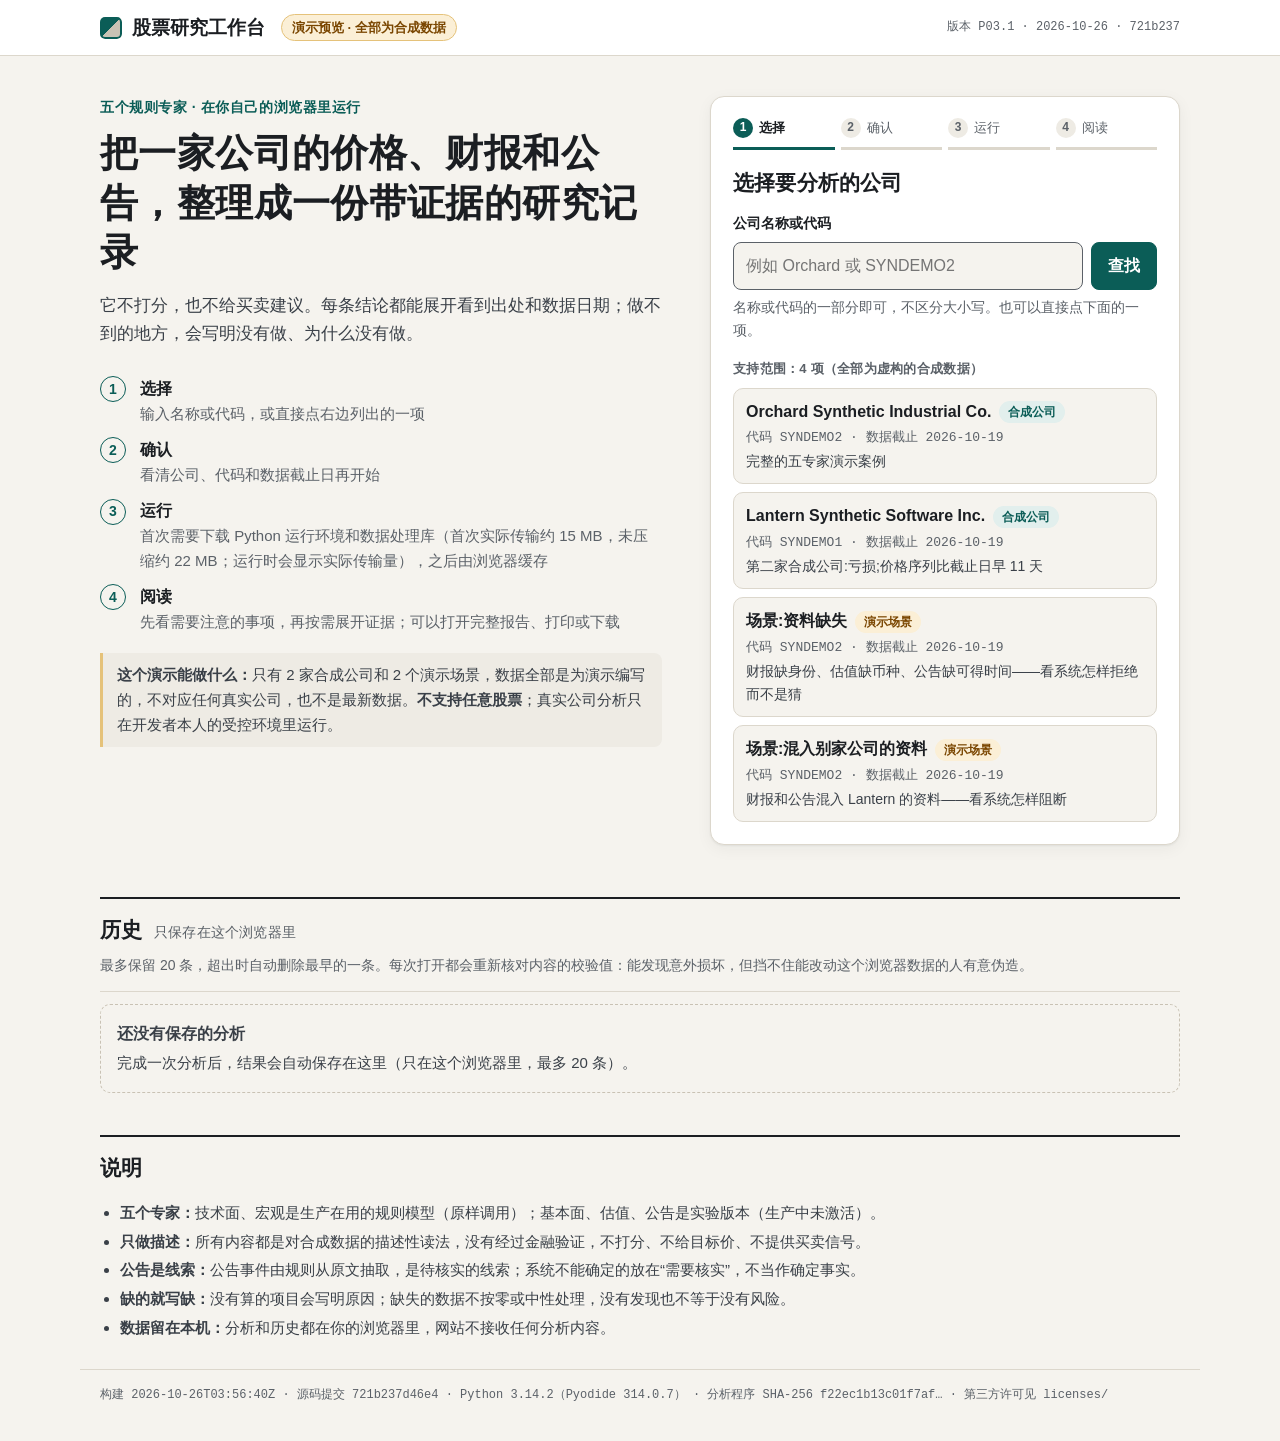
==== commit e295fabd: "P03.1: synthetic-data demo site (built from DR-16/stock-agent-preview@721b237) Co-Authored-By: Claud" ====
--- a/index.html
+++ b/index.html
@@ -86,7 +86,7 @@
       <ol class="howto" aria-label="怎么用">
         <li><b>选择</b><span>输入名称或代码，或直接点右边列出的一项</span></li>
         <li><b>确认</b><span>看清公司、代码和数据截止日再开始</span></li>
-        <li><b>运行</b><span>首次需要下载 Python 运行环境和数据处理库（约 22 MB，未压缩时的大小；运行时会显示实际传输量），之后由浏览器缓存</span></li>
+        <li><b>运行</b><span>首次需要下载 Python 运行环境和数据处理库（首次实际传输约 15 MB，未压缩约 22 MB；运行时会显示实际传输量），之后由浏览器缓存</span></li>
         <li><b>阅读</b><span>先看需要注意的事项，再按需展开证据；可以打开完整报告、打印或下载</span></li>
       </ol>
       <p class="scope"><strong>这个演示能做什么：</strong><span id="scope-n">只有 2 家合成公司和 2 个演示场景</span>，数据全部是为演示编写的，不对应任何真实公司，也不是最新数据。<strong>不支持任意股票</strong>；真实公司分析只在开发者本人的受控环境里运行。</p>
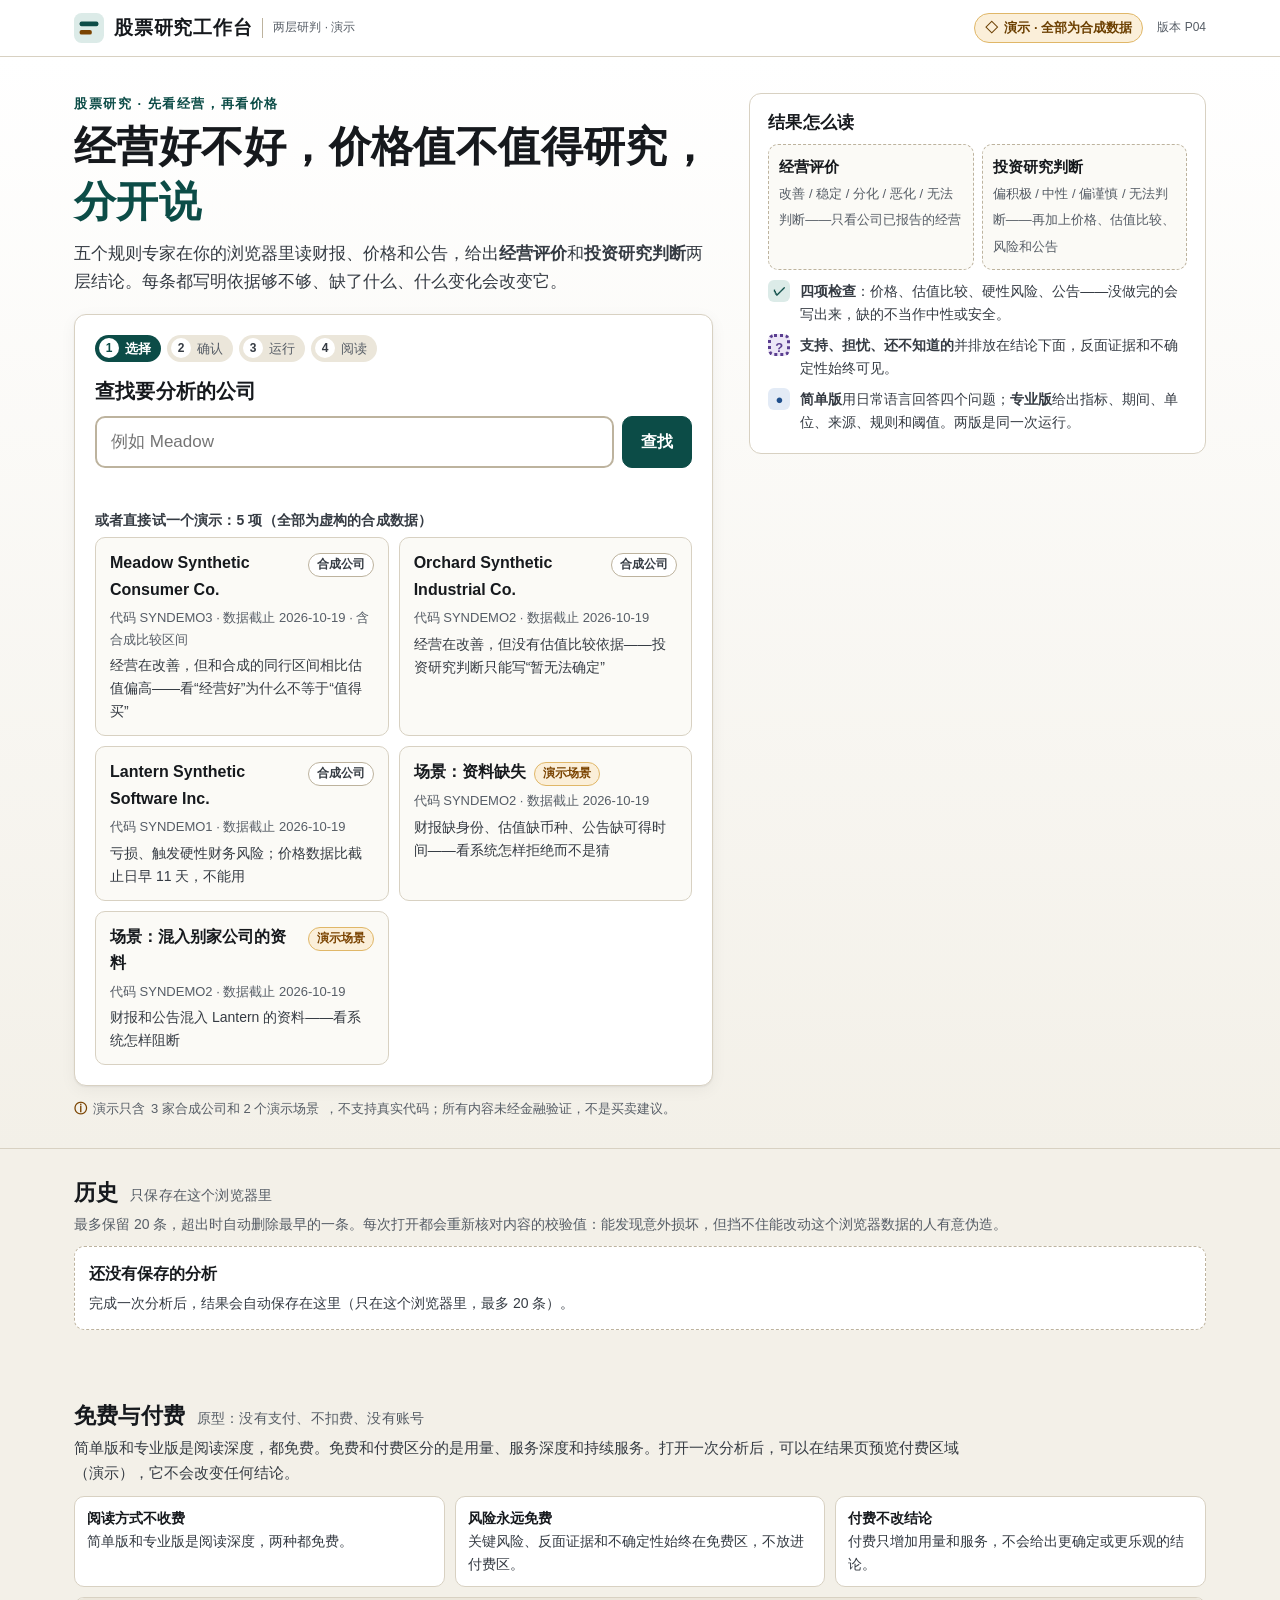
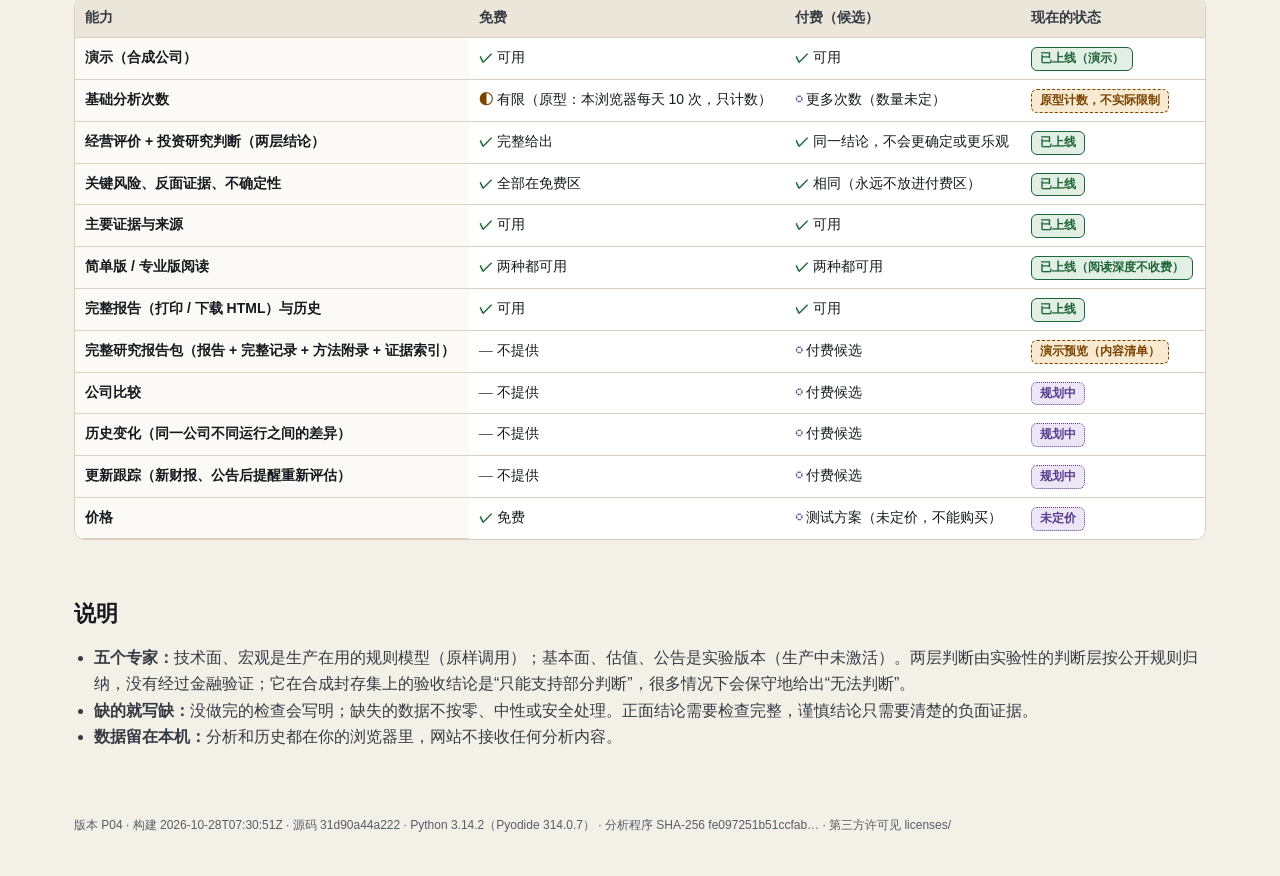
==== commit 89422827: "P04: synthetic-data demo site (built from DR-16/stock-agent-preview@31d90a4)" ====
--- a/index.html
+++ b/index.html
@@ -6,94 +6,106 @@
 <meta http-equiv="Content-Security-Policy" content="default-src 'self'; script-src 'self' 'wasm-unsafe-eval'; worker-src 'self'; connect-src 'self'; img-src 'self' data:; style-src 'self'; object-src 'none'; base-uri 'none'; form-action 'none'">
 <meta name="referrer" content="no-referrer">
 <meta name="color-scheme" content="light dark">
-<meta name="description" content="演示预览：五个规则专家在你的浏览器里分析合成公司数据，整理成带证据和数据日期的研究记录。不打分，不给买卖建议。">
-<title>股票研究工作台 · 演示预览</title>
+<meta name="description" content="演示：五个规则专家在你的浏览器里分析合成公司数据，给出经营评价和投资研究判断两层结论，并写明依据够不够、缺了什么。不是买卖建议。">
+<title>股票研究工作台 · 演示</title>
 <link rel="stylesheet" href="style.css">
 </head>
-<body data-view="start">
+<body data-view="start" data-step="choose">
 <a class="skip" href="#main">跳到主要内容</a>
 <header class="mast">
   <div class="wrap mast-in">
-    <a class="logo" href="./"><span class="logo-mark" aria-hidden="true"></span><span class="logo-text">股票研究工作台</span></a>
-    <span class="demo-flag">演示预览 · 全部为合成数据</span>
+    <a class="logo" href="./" aria-label="股票研究工作台 首页">
+      <svg class="logo-mark" viewBox="0 0 32 32" aria-hidden="true" focusable="false"><rect class="lm-bg" x="0" y="0" width="32" height="32" rx="8"/><rect class="lm-a" x="6" y="9" width="20" height="5" rx="2"/><rect class="lm-b" x="6" y="18" width="13" height="5" rx="2"/></svg>
+      <span class="logo-text">股票研究工作台</span><span class="logo-sub">两层研判 · 演示</span>
+    </a>
+    <span class="flag flag-syn"><span aria-hidden="true">◇</span>演示 · 全部为合成数据</span>
     <span class="ver" id="ver">版本加载中…</span>
   </div>
 </header>
+<p id="live" class="sr-only" aria-live="polite"></p>
 
 <main id="main" tabindex="-1">
 <div id="view-home">
-  <section class="hero wrap" id="hero">
-    <div class="hero-intro">
-      <p class="eyebrow">五个规则专家 · 在你自己的浏览器里运行</p>
-      <h1>把一家公司的价格、财报和公告，整理成一份带证据的研究记录</h1>
-      <p class="lede">它不打分，也不给买卖建议。每条结论都能展开看到出处和数据日期；做不到的地方，会写明没有做、为什么没有做。</p>
-    </div>
+  <section class="hero" id="hero">
+    <div class="wrap hero-grid">
+      <div class="hero-main">
+        <p class="eyebrow">股票研究 · 先看经营，再看价格</p>
+        <h1>经营好不好，价格值不值得研究，<em>分开说</em></h1>
+        <p class="lede">五个规则专家在你的浏览器里读财报、价格和公告，给出<b>经营评价</b>和<b>投资研究判断</b>两层结论。<span class="lede-more">每条都写明依据够不够、缺了什么、什么变化会改变它。</span></p>
 
-    <div class="panel" id="workflow">
-      <ol class="stepper" id="stepper" aria-label="分析步骤">
-        <li data-n="1"><span class="sn" aria-hidden="true">1</span>选择</li>
-        <li data-n="2"><span class="sn" aria-hidden="true">2</span>确认</li>
-        <li data-n="3"><span class="sn" aria-hidden="true">3</span>运行</li>
-        <li data-n="4"><span class="sn" aria-hidden="true">4</span>阅读</li>
-      </ol>
+        <div class="panel" id="workflow">
+          <ol class="stepper" id="stepper" aria-label="分析步骤">
+            <li data-n="1"><span class="sn" aria-hidden="true">1</span>选择</li>
+            <li data-n="2"><span class="sn" aria-hidden="true">2</span>确认</li>
+            <li data-n="3"><span class="sn" aria-hidden="true">3</span>运行</li>
+            <li data-n="4"><span class="sn" aria-hidden="true">4</span>阅读</li>
+          </ol>
 
-      <div id="step-choose">
-        <h2 id="choose-title" class="panel-title">选择要分析的公司</h2>
-        <form id="search-form" autocomplete="off" role="search" aria-label="查找公司">
-          <label for="q" class="lbl">公司名称或代码</label>
-          <div class="field">
-            <input id="q" maxlength="60" placeholder="例如 Orchard 或 SYNDEMO2" aria-describedby="q-help match-msg" spellcheck="false">
-            <button type="submit" class="btn">查找</button>
+          <div id="step-choose">
+            <h2 id="choose-title" class="panel-title">查找要分析的公司</h2>
+            <form id="search-form" autocomplete="off" role="search" aria-label="查找公司">
+              <label for="q" class="lbl sr-only">公司名称或代码</label>
+              <div class="field">
+                <input id="q" maxlength="60" placeholder="例如 Meadow" aria-label="公司名称或代码" aria-describedby="match-msg" spellcheck="false">
+                <button type="submit" class="btn">查找</button>
+              </div>
+            </form>
+            <p id="match-msg" class="match-msg" role="status" aria-live="polite"></p>
+            <h3 class="list-title" id="cases-title">或者直接试一个演示：<span id="cases-n"></span>（全部为虚构的合成数据）</h3>
+            <ul id="cases" class="cases" aria-labelledby="cases-title"></ul>
           </div>
-          <p id="q-help" class="help">名称或代码的一部分即可，不区分大小写。也可以直接点下面的一项。</p>
-        </form>
-        <p id="match-msg" class="match-msg" role="status" aria-live="polite"></p>
-        <h3 class="list-title" id="cases-title">支持范围：<span id="cases-n"></span>（全部为虚构的合成数据）</h3>
-        <ul id="cases" class="cases" aria-labelledby="cases-title"></ul>
+
+          <div id="step-confirm" hidden>
+            <h2 id="confirm-title" class="panel-title">确认要分析的对象</h2>
+            <div id="confirm-box"></div>
+            <p id="confirm-note" class="note" role="status"></p>
+            <div class="row">
+              <button type="button" id="btn-analyze" class="btn btn-lg">开始分析</button>
+              <button type="button" id="btn-back" class="btn ghost">换一个</button>
+            </div>
+          </div>
+
+          <div id="step-run" hidden>
+            <h2 id="run-title" class="panel-title">正在分析</h2>
+            <div class="progress" aria-hidden="true"><span></span></div>
+            <ol id="stages" class="stages"></ol>
+            <p class="run-facts"><span id="run-elapsed"></span><span id="run-net"></span></p>
+            <p class="help">分析在你的浏览器里运行，不上传任何内容。百分比无法如实估计，所以这里只显示真实的阶段、用时和已传输的数据量。首次需要下载约 15 MB 的运行环境，之后由浏览器缓存。</p>
+            <p id="run-live" class="sr-only" aria-live="polite"></p>
+            <div class="row"><button type="button" id="btn-cancel" class="btn ghost">取消</button></div>
+          </div>
+
+          <div id="step-error" hidden>
+            <h2 id="error-title" class="panel-title">没有完成</h2>
+            <p id="error-text" class="err-text" role="alert"></p>
+            <p class="help">已保存的历史不受影响。</p>
+            <div class="row">
+              <button type="button" id="btn-retry" class="btn">重试</button>
+              <button type="button" id="btn-error-back" class="btn ghost">返回</button>
+            </div>
+          </div>
+        </div>
+        <p class="limits-note">演示只含 <span id="scope-n">几家合成公司</span>，不支持真实代码；所有内容未经金融验证，不是买卖建议。</p>
       </div>
 
-      <div id="step-confirm" hidden>
-        <h2 id="confirm-title" class="panel-title">确认要分析的对象</h2>
-        <div id="confirm-box"></div>
-        <p id="confirm-note" class="note" role="status"></p>
-        <div class="row">
-          <button type="button" id="btn-analyze" class="btn btn-lg">开始分析</button>
-          <button type="button" id="btn-back" class="btn ghost">换一个</button>
+      <aside class="hero-side" aria-labelledby="explain-title">
+        <div class="explain">
+          <h2 id="explain-title">结果怎么读</h2>
+          <div class="ex-layers">
+            <div class="ex-layer"><b>经营评价</b><span>改善 / 稳定 / 分化 / 恶化 / 无法判断——只看公司已报告的经营</span></div>
+            <div class="ex-layer"><b>投资研究判断</b><span>偏积极 / 中性 / 偏谨慎 / 无法判断——再加上价格、估值比较、风险和公告</span></div>
+          </div>
+          <ul class="ex-list">
+            <li><span class="ico k-rule" aria-hidden="true">✓</span><span><b>四项检查</b>：价格、估值比较、硬性风险、公告——没做完的会写出来，缺的不当作中性或安全。</span></li>
+            <li><span class="ico k-unk" aria-hidden="true">?</span><span><b>支持、担忧、还不知道的</b>并排放在结论下面，反面证据和不确定性始终可见。</span></li>
+            <li><span class="ico k-fact" aria-hidden="true">●</span><span><b>简单版</b>用日常语言回答四个问题；<b>专业版</b>给出指标、期间、单位、来源、规则和阈值。两版是同一次运行。</span></li>
+          </ul>
         </div>
-      </div>
-
-      <div id="step-run" hidden>
-        <h2 id="run-title" class="panel-title">正在分析</h2>
-        <ol id="stages" class="stages"></ol>
-        <p class="run-facts"><span id="run-elapsed"></span><span id="run-net"></span></p>
-        <p class="help">分析在你的浏览器里运行，不上传任何内容。百分比无法如实估计，所以这里只显示真实的阶段、用时和已传输的数据量。</p>
-        <p id="run-live" class="sr-only" aria-live="polite"></p>
-        <div class="row"><button type="button" id="btn-cancel" class="btn ghost">取消</button></div>
-      </div>
-
-      <div id="step-error" hidden>
-        <h2 id="error-title" class="panel-title">没有完成</h2>
-        <p id="error-text" class="err-text"></p>
-        <p class="help">已保存的历史不受影响。</p>
-        <div class="row">
-          <button type="button" id="btn-retry" class="btn">重试</button>
-          <button type="button" id="btn-error-back" class="btn ghost">返回</button>
-        </div>
-      </div>
-    </div>
-
-    <div class="hero-more">
-      <ol class="howto" aria-label="怎么用">
-        <li><b>选择</b><span>输入名称或代码，或直接点右边列出的一项</span></li>
-        <li><b>确认</b><span>看清公司、代码和数据截止日再开始</span></li>
-        <li><b>运行</b><span>首次需要下载 Python 运行环境和数据处理库（首次实际传输约 15 MB，未压缩约 22 MB；运行时会显示实际传输量），之后由浏览器缓存</span></li>
-        <li><b>阅读</b><span>先看需要注意的事项，再按需展开证据；可以打开完整报告、打印或下载</span></li>
-      </ol>
-      <p class="scope"><strong>这个演示能做什么：</strong><span id="scope-n">只有 2 家合成公司和 2 个演示场景</span>，数据全部是为演示编写的，不对应任何真实公司，也不是最新数据。<strong>不支持任意股票</strong>；真实公司分析只在开发者本人的受控环境里运行。</p>
+      </aside>
     </div>
   </section>
 
-  <section id="result-view" class="wrap result" hidden></section>
+  <section id="result-view" class="result" hidden></section>
 
   <section class="wrap block" id="history-box" aria-labelledby="hist-title">
     <div class="block-head">
@@ -114,13 +126,17 @@
     </div>
   </section>
 
-  <section class="wrap block about" aria-labelledby="about-title">
+  <section class="wrap block" id="plans-home" aria-labelledby="plans-home-title">
+    <div class="block-head"><h2 id="plans-home-title">免费与付费 <span class="sub">原型：没有支付、不扣费、没有账号</span></h2></div>
+    <p class="plan-intro">简单版和专业版是阅读深度，都免费。免费和付费区分的是用量、服务深度和持续服务。打开一次分析后，可以在结果页预览付费区域（演示），它不会改变任何结论。</p>
+    <div id="plans-home-body"></div>
+  </section>
+
+  <section class="wrap block about" id="about" aria-labelledby="about-title">
     <h2 id="about-title">说明</h2>
     <ul>
-      <li><b>五个专家：</b>技术面、宏观是生产在用的规则模型（原样调用）；基本面、估值、公告是实验版本（生产中未激活）。</li>
-      <li><b>只做描述：</b>所有内容都是对合成数据的描述性读法，没有经过金融验证，不打分、不给目标价、不提供买卖信号。</li>
-      <li><b>公告是线索：</b>公告事件由规则从原文抽取，是待核实的线索；系统不能确定的放在“需要核实”，不当作确定事实。</li>
-      <li><b>缺的就写缺：</b>没有算的项目会写明原因；缺失的数据不按零或中性处理，没有发现也不等于没有风险。</li>
+      <li><b>五个专家：</b>技术面、宏观是生产在用的规则模型（原样调用）；基本面、估值、公告是实验版本（生产中未激活）。两层判断由实验性的判断层按公开规则归纳，没有经过金融验证；它在合成封存集上的验收结论是“只能支持部分判断”，很多情况下会保守地给出“无法判断”。</li>
+      <li><b>缺的就写缺：</b>没做完的检查会写明；缺失的数据不按零、中性或安全处理。正面结论需要检查完整，谨慎结论只需要清楚的负面证据。</li>
       <li><b>数据留在本机：</b>分析和历史都在你的浏览器里，网站不接收任何分析内容。</li>
     </ul>
   </section>
--- a/style.css
+++ b/style.css
@@ -1,274 +1,477 @@
-/* Q13 demo page. Tokens first (light, then dark); every colour pair used for text is at least 4.5:1. No external fonts (the CSP allows none). */
+/* Q15 research workbench - shared by the demo page (site/) and the local real-trial page (local_site_q15/real/, byte copy).
+   Tokens first (light, then dark). Every text colour pair is meant to reach WCAG AA (4.5:1); the browser check computes the ratios on the page.
+   Status is never colour alone: every status carries an icon shape and a word. No external fonts (the CSP allows none), no inline styles. */
 :root {
-  --paper: #f5f3ee; --surface: #ffffff; --sunk: #eeebe4; --ink: #1b1e22; --ink-2: #3a4048; --muted: #5b6168; --line: #dcd7cc; --line-2: #c9c2b4;
-  --accent: #0b5d57; --accent-ink: #ffffff; --accent-soft: #e2efed; --focus: #0b5d57;
-  --ok: #1d6a39; --ok-soft: #e3f1e7; --warn: #7a4600; --warn-soft: #fbefd6; --warn-line: #e5c27a; --bad: #9a2a22; --bad-soft: #f8e4e1; --bad-ink: #ffffff;
-  --lead: #6b4a00; --reading: #0b5d57; --gap: #4f5660;
-  --serif: "Songti SC", "Noto Serif SC", "Source Han Serif SC", "Noto Serif CJK SC", "STSong", "SimSun", Georgia, serif;
+  --paper: #f3f0e8; --surface: #ffffff; --sunk: #ebe6da; --raise: #fbfaf6;
+  --ink: #16191d; --ink-2: #353b43; --muted: #565d66; --line: #d8d1c2; --line-2: #bdb39e;
+  --brand: #0c4c47; --brand-2: #083a36; --brand-soft: #dcebe8; --brand-ink: #ffffff; --focus: #1d5fd1;
+  --fact: #1f4f8c; --fact-soft: #e3ebf6; --rule: #0c4c47; --rule-soft: #dcebe8; --assume: #7a4300; --assume-soft: #f8ead0; --unk: #5a3d8f; --unk-soft: #ece6f6;
+  --ok: #1d6436; --ok-soft: #e1efe5; --warn: #7a4300; --warn-soft: #f8ead0; --bad: #982a20; --bad-soft: #f6e0dc; --na: #4c535c; --na-soft: #e8e5df;
+  --chart-bar: #9fc3bd; --chart-bar-line: #0c4c47; --chart-line: #7a4300; --chart-grid: #ddd6c8; --chart-area: #dcebe8; --chart-range: #c9d9ec; --chart-range-line: #1f4f8c;
+  --syn: #6b3f00; --syn-soft: #fbefd9; --syn-line: #e0b768;
+  --real: #7f1d1d; --real-soft: #fde8e4; --real-line: #e2a49b;
+  --shadow: 0 1px 2px rgba(22, 25, 29, .06), 0 4px 16px rgba(22, 25, 29, .05);
+  --r: 12px; --r-sm: 8px;
+  --serif: "Songti SC", "Noto Serif SC", "Source Han Serif SC", "STSong", Georgia, serif;
   --sans: -apple-system, BlinkMacSystemFont, "Segoe UI", "PingFang SC", "Hiragino Sans GB", "Microsoft YaHei", "Noto Sans SC", sans-serif;
-  --mono: ui-monospace, "SF Mono", Menlo, Consolas, "Liberation Mono", monospace;
-  --r: 10px; --shadow: 0 1px 2px rgba(27, 30, 34, .06), 0 4px 16px rgba(27, 30, 34, .05);
+  --mono: ui-monospace, "SF Mono", Menlo, Consolas, monospace;
+  color-scheme: light;
 }
 @media (prefers-color-scheme: dark) {
   :root {
-    --paper: #111416; --surface: #181c1f; --sunk: #0d1012; --ink: #ece8e0; --ink-2: #cdc8bf; --muted: #a4a9ad; --line: #2b3135; --line-2: #3a4146;
-    --accent: #5fc0b5; --accent-ink: #08201e; --accent-soft: #15302d; --focus: #7fd6cb;
-    --ok: #7ad39c; --ok-soft: #14291c; --warn: #f1c46b; --warn-soft: #2a2312; --warn-line: #6a5521; --bad: #ff9c90; --bad-soft: #321b18; --bad-ink: #2a0d0a;
-    --lead: #f1c46b; --reading: #5fc0b5; --gap: #a4a9ad; --shadow: none;
+    --paper: #121416; --surface: #1b1e22; --sunk: #23272c; --raise: #1f2327;
+    --ink: #eceae4; --ink-2: #d2d0c9; --muted: #a9adb3; --line: #34393f; --line-2: #4a5058;
+    --brand: #7fcfc4; --brand-2: #a6e0d7; --brand-soft: #1d3633; --brand-ink: #0c1615; --focus: #8cb4ff;
+    --fact: #9cc0f2; --fact-soft: #1d2a3b; --rule: #7fcfc4; --rule-soft: #1d3633; --assume: #f0c27a; --assume-soft: #3a2c15; --unk: #c8b5f2; --unk-soft: #2c2540;
+    --ok: #8fd6a4; --ok-soft: #1b3324; --warn: #f0c27a; --warn-soft: #3a2c15; --bad: #f4a69b; --bad-soft: #3d1f1b; --na: #c2c6cc; --na-soft: #2a2e33;
+    --chart-bar: #2f5e58; --chart-bar-line: #7fcfc4; --chart-line: #f0c27a; --chart-grid: #343a40; --chart-area: #1d3633; --chart-range: #2a3d58; --chart-range-line: #9cc0f2;
+    --syn: #f3cf8f; --syn-soft: #33270f; --syn-line: #7a5a1c;
+    --real: #ffb4a8; --real-soft: #3b1714; --real-line: #7a3229;
+    --shadow: 0 1px 2px rgba(0, 0, 0, .4);
+    color-scheme: dark;
   }
 }
-*, *::before, *::after { box-sizing: border-box; }
+
+* { box-sizing: border-box; }
 html { -webkit-text-size-adjust: 100%; }
 body { margin: 0; background: var(--paper); color: var(--ink); font: 16px/1.65 var(--sans); }
-@media (prefers-reduced-motion: no-preference) { html { scroll-behavior: smooth; } }
+h1, h2, h3 { font-family: var(--serif); line-height: 1.3; margin: 0; letter-spacing: .01em; }
+p { margin: 0 0 .6em; }
+a { color: var(--brand); }
+button, input { font: inherit; }
+:focus-visible { outline: 3px solid var(--focus); outline-offset: 2px; border-radius: 4px; }
+.wrap { max-width: 1180px; margin: 0 auto; padding: 0 24px; }
+.sr-only { position: absolute; width: 1px; height: 1px; overflow: hidden; clip: rect(0 0 0 0); white-space: nowrap; }
+.mono { font-family: var(--mono); font-size: .9em; overflow-wrap: anywhere; }
+.num { font-variant-numeric: tabular-nums; }
+.skip { position: absolute; left: 12px; top: -60px; background: var(--brand); color: var(--brand-ink); padding: 8px 14px; border-radius: 8px; z-index: 50; }
+.skip:focus { top: 12px; }
 [hidden] { display: none !important; }
-a { color: var(--accent); }
-:focus-visible { outline: 3px solid var(--focus); outline-offset: 2px; border-radius: 4px; }
-main:focus { outline: none; }
-.sr-only { position: absolute; width: 1px; height: 1px; padding: 0; margin: -1px; overflow: hidden; clip: rect(0 0 0 0); white-space: nowrap; border: 0; }
-.skip { position: absolute; left: 12px; top: -48px; background: var(--accent); color: var(--accent-ink); padding: 8px 14px; border-radius: 6px; z-index: 10; text-decoration: none; }
-.skip:focus { top: 8px; }
-.wrap { max-width: 1120px; margin: 0 auto; padding-left: 20px; padding-right: 20px; }
-.mono { font-family: var(--mono); font-size: .92em; overflow-wrap: anywhere; }
-h1, h2, h3 { font-family: var(--serif); font-weight: 700; letter-spacing: .01em; color: var(--ink); }
 
 /* ---------------------------------------------------------------- masthead */
-.mast { border-bottom: 1px solid var(--line); background: var(--surface); }
-.mast-in { display: flex; align-items: center; gap: 10px 16px; flex-wrap: wrap; padding-top: 12px; padding-bottom: 12px; }
-.logo { display: inline-flex; align-items: center; gap: 10px; color: var(--ink); text-decoration: none; font-family: var(--serif); font-weight: 700; font-size: 19px; }
-.logo-mark { width: 22px; height: 22px; border-radius: 5px; background: linear-gradient(135deg, var(--accent) 0 50%, transparent 50%), var(--line-2); box-shadow: inset 0 0 0 2px var(--accent); }
-.demo-flag { font-size: 13px; font-weight: 600; color: var(--warn); background: var(--warn-soft); border: 1px solid var(--warn-line); padding: 2px 10px; border-radius: 999px; }
-.ver { margin-left: auto; font-size: 12px; color: var(--muted); font-family: var(--mono); }
-
-/* ---------------------------------------------------------------- hero + workflow panel */
-.hero { display: grid; grid-template-columns: minmax(0, 1fr) minmax(0, 470px); grid-template-areas: "intro panel" "more panel"; grid-template-rows: auto 1fr; column-gap: 48px; padding-top: 40px; padding-bottom: 24px; align-items: start; }
-.hero-intro { grid-area: intro; }
-.hero-more { grid-area: more; }
-.panel { grid-area: panel; background: var(--surface); border: 1px solid var(--line); border-radius: 14px; box-shadow: var(--shadow); padding: 20px 22px 22px; }
-.eyebrow { margin: 0 0 10px; font-size: 14px; font-weight: 600; color: var(--accent); letter-spacing: .04em; }
-.hero h1 { font-size: clamp(26px, 3.4vw, 38px); line-height: 1.3; margin: 0 0 14px; }
-.lede { font-size: 17px; color: var(--ink-2); margin: 0 0 22px; max-width: 34em; }
-.howto { list-style: none; counter-reset: h; margin: 6px 0 18px; padding: 0; display: grid; gap: 10px; }
-.howto li { counter-increment: h; display: grid; grid-template-columns: 30px 1fr; column-gap: 10px; align-items: baseline; }
-.howto li::before { content: counter(h); grid-row: span 2; width: 26px; height: 26px; border-radius: 50%; border: 1.5px solid var(--accent); color: var(--accent); display: inline-flex; align-items: center; justify-content: center; font-weight: 700; font-size: 14px; }
-.howto b { font-weight: 700; }
-.howto span { color: var(--muted); font-size: 15px; }
-.scope { font-size: 15px; color: var(--ink-2); background: var(--sunk); border-left: 3px solid var(--warn-line); padding: 10px 14px; border-radius: 0 8px 8px 0; margin: 0; }
-
-.stepper { list-style: none; margin: 0 0 16px; padding: 0; display: grid; grid-template-columns: repeat(4, 1fr); gap: 6px; }
-.stepper li { font-size: 13px; color: var(--muted); display: flex; align-items: center; gap: 6px; padding-bottom: 8px; border-bottom: 3px solid var(--line); }
-.stepper .sn { width: 20px; height: 20px; border-radius: 50%; display: inline-flex; align-items: center; justify-content: center; font-size: 12px; font-weight: 700; background: var(--sunk); color: var(--muted); }
-.stepper li.done { color: var(--ink-2); border-bottom-color: var(--accent); }
-.stepper li.done .sn { background: var(--accent-soft); color: var(--accent); }
-.stepper li[aria-current] { color: var(--ink); font-weight: 700; border-bottom-color: var(--accent); }
-.stepper li[aria-current] .sn { background: var(--accent); color: var(--accent-ink); }
-.panel-title { font-size: 21px; margin: 4px 0 12px; }
-.lbl { display: block; font-weight: 600; font-size: 14px; margin-bottom: 6px; }
+.mast { background: var(--surface); border-bottom: 1px solid var(--line); position: relative; z-index: 5; }
+.mast-in { display: flex; align-items: center; gap: 14px; min-height: 56px; flex-wrap: wrap; }
+.logo { display: inline-flex; align-items: center; gap: 10px; color: var(--ink); text-decoration: none; }
+.logo-mark { width: 30px; height: 30px; flex: none; }
+.logo-mark .lm-a { fill: var(--brand); } .logo-mark .lm-b { fill: var(--assume); } .logo-mark .lm-bg { fill: var(--brand-soft); }
+.logo-text { font-family: var(--serif); font-weight: 700; font-size: 19px; letter-spacing: .04em; }
+.logo-sub { font-size: 12px; color: var(--muted); border-left: 1px solid var(--line-2); padding-left: 10px; }
+.flag { display: inline-flex; align-items: center; gap: 6px; font-size: 13px; font-weight: 600; padding: 3px 10px; border-radius: 999px; border: 1px solid; }
+.flag-syn { color: var(--syn); background: var(--syn-soft); border-color: var(--syn-line); }
+.flag-real { color: var(--real); background: var(--real-soft); border-color: var(--real-line); }
+.mast .flag { margin-left: auto; }
+.ver { font-size: 12px; color: var(--muted); }
+
+/* ---------------------------------------------------------------- buttons, fields */
+.btn { display: inline-flex; align-items: center; justify-content: center; gap: 6px; min-height: 44px; padding: 8px 18px; border-radius: 10px; border: 1px solid var(--brand);
+  background: var(--brand); color: var(--brand-ink); font-weight: 600; cursor: pointer; text-decoration: none; }
+.btn:hover { background: var(--brand-2); border-color: var(--brand-2); }
+.btn[disabled] { opacity: .55; cursor: not-allowed; }
+.btn.ghost { background: transparent; color: var(--brand); }
+.btn.ghost:hover { background: var(--brand-soft); }
+.btn.danger { background: var(--bad); border-color: var(--bad); color: #fff; }
+.btn-sm { min-height: 36px; padding: 4px 12px; font-size: 14px; }
+.btn-lg { min-height: 50px; padding: 10px 26px; font-size: 17px; }
+.linkbtn { background: none; border: 0; color: var(--brand); font-weight: 600; cursor: pointer; padding: 6px 2px; min-height: 36px; }
+.row { display: flex; flex-wrap: wrap; gap: 10px; align-items: center; margin-top: 12px; }
+.lbl { display: block; font-weight: 600; margin-bottom: 6px; }
 .field { display: flex; gap: 8px; }
-input { flex: 1; min-width: 0; font: inherit; padding: 10px 12px; border: 1.5px solid var(--muted); border-radius: 8px; background: var(--paper); color: var(--ink); }
-input:focus-visible { border-color: var(--accent); }
-.help { font-size: 14px; color: var(--muted); margin: 6px 0 0; }
+.field input { flex: 1; min-width: 0; min-height: 50px; padding: 10px 14px; border: 2px solid var(--line-2); border-radius: 10px; background: var(--surface); color: var(--ink); font-size: 17px; }
+.field input:focus { border-color: var(--brand); }
+.help { font-size: 14px; color: var(--muted); }
 .note { font-size: 14px; color: var(--ink-2); }
-.match-msg { min-height: 0; margin: 10px 0 0; font-size: 14px; }
-.match-msg:empty { margin: 0; padding: 0; }   /* kept rendered: a live region that is display:none may not be announced */
-.match-msg.warn { color: var(--warn); background: var(--warn-soft); border-radius: 8px; padding: 8px 10px; }
-.list-title { font-family: var(--sans); font-size: 13px; font-weight: 600; color: var(--muted); margin: 16px 0 8px; letter-spacing: .02em; }
-.cases { list-style: none; margin: 0; padding: 0; display: grid; gap: 8px; }
-.case { width: 100%; text-align: left; font: inherit; color: var(--ink); background: var(--paper); border: 1.5px solid var(--line); border-radius: var(--r); padding: 10px 12px; cursor: pointer; display: grid; gap: 2px; }
-.case:hover { border-color: var(--accent); }
-.case-top { display: flex; flex-wrap: wrap; align-items: center; gap: 4px 8px; }
+.warn-text { color: var(--warn); }
+
+/* ---------------------------------------------------------------- home */
+.hero { padding: 36px 0 28px; background: linear-gradient(180deg, var(--surface) 0, var(--paper) 100%); border-bottom: 1px solid var(--line); }
+.hero-grid { display: grid; grid-template-columns: minmax(0, 7fr) minmax(0, 5fr); gap: 36px; align-items: start; }
+.eyebrow { font-size: 13px; font-weight: 700; color: var(--brand); letter-spacing: .12em; margin-bottom: 6px; }
+.hero h1 { font-size: 42px; margin-bottom: 10px; }
+.hero h1 em { font-style: normal; color: var(--brand); }
+.lede { font-size: 17px; color: var(--ink-2); max-width: 40em; margin-bottom: 18px; }
+.panel { background: var(--surface); border: 1px solid var(--line); border-radius: var(--r); padding: 20px; box-shadow: var(--shadow); }
+.panel-title { font-size: 20px; margin-bottom: 12px; }
+.stepper { display: flex; gap: 6px; list-style: none; padding: 0; margin: 0 0 16px; font-size: 13px; color: var(--muted); }
+.stepper li { display: flex; align-items: center; gap: 6px; padding: 3px 10px 3px 4px; border-radius: 999px; background: var(--sunk); }
+.stepper .sn { width: 20px; height: 20px; border-radius: 50%; background: var(--surface); color: var(--ink-2); display: inline-grid; place-items: center; font-weight: 700; font-size: 12px; }
+.stepper li[aria-current] { background: var(--brand); color: var(--brand-ink); font-weight: 600; }
+.stepper li[aria-current] .sn { background: var(--brand-ink); color: var(--brand); }
+.stepper li.done .sn::after { content: "✓"; } .stepper li.done .sn { font-size: 0; } .stepper li.done .sn::after { font-size: 12px; }
+.match-msg { min-height: 1.5em; font-size: 14px; margin: 8px 0 4px; }
+.match-msg.warn { color: var(--warn); font-weight: 600; }
+.list-title { font-family: var(--sans); font-size: 14px; font-weight: 600; color: var(--ink-2); margin: 14px 0 8px; }
+.cases { list-style: none; padding: 0; margin: 0; display: grid; grid-template-columns: repeat(2, minmax(0, 1fr)); gap: 10px; }
+.case { width: 100%; height: 100%; text-align: left; display: flex; flex-direction: column; gap: 4px; padding: 12px 14px; background: var(--raise); border: 1px solid var(--line);
+  border-radius: 10px; cursor: pointer; color: var(--ink); }
+.case:hover { border-color: var(--brand); background: var(--surface); }
+.case.hit { border-color: var(--brand); box-shadow: inset 3px 0 0 var(--brand); }
+.case-top { display: flex; gap: 8px; align-items: baseline; justify-content: space-between; }
 .case-title { font-weight: 700; }
-.case-meta { font-size: 13px; color: var(--muted); font-family: var(--mono); }
+.case-meta { font-size: 13px; color: var(--muted); }
 .case-note { font-size: 14px; color: var(--ink-2); }
-.case.hit { border-color: var(--accent); background: var(--accent-soft); }
-
-.btn { font: inherit; font-weight: 600; padding: 9px 16px; border-radius: 8px; border: 1.5px solid var(--accent); background: var(--accent); color: var(--accent-ink); cursor: pointer; white-space: nowrap; }
-.btn:hover { filter: brightness(1.06); }
-.btn.ghost { background: transparent; color: var(--accent); }
-.btn.danger { background: var(--bad); border-color: var(--bad); color: var(--bad-ink); }
-.btn-lg { padding: 11px 22px; font-size: 17px; }
-.btn-sm { padding: 5px 12px; font-size: 14px; }
-.btn:disabled { opacity: .45; cursor: not-allowed; filter: none; }
-.linkbtn { font: inherit; background: none; border: 0; padding: 0; color: var(--accent); cursor: pointer; text-decoration: underline; text-underline-offset: 3px; }
-.row { display: flex; gap: 8px; flex-wrap: wrap; align-items: center; margin-top: 14px; }
-
-.tag { display: inline-block; font-size: 12px; font-weight: 600; line-height: 1.5; padding: 1px 8px; border-radius: 999px; background: var(--sunk); color: var(--ink-2); border: 1px solid var(--line); white-space: nowrap; }
-.tag-co { background: var(--accent-soft); color: var(--accent); border-color: transparent; }
-.tag-sc { background: var(--warn-soft); color: var(--warn); border-color: transparent; }
-.tag-bad { background: var(--bad-soft); color: var(--bad); border-color: transparent; }
-
-.kv { display: grid; grid-template-columns: max-content 1fr; gap: 6px 14px; margin: 12px 0; font-size: 15px; }
-.kv dt { color: var(--muted); }
-.kv dd { margin: 0; overflow-wrap: anywhere; }
-.confirm-name { display: flex; flex-wrap: wrap; align-items: center; gap: 6px 10px; font-family: var(--serif); font-size: 20px; font-weight: 700; margin: 0; }
-
-.stages { list-style: none; margin: 0; padding: 0; display: grid; gap: 2px; }
-.stage { display: grid; grid-template-columns: 22px 1fr auto; gap: 10px; align-items: start; padding: 8px 0; border-bottom: 1px dashed var(--line); }
-.st-icon { width: 14px; height: 14px; margin-top: 5px; border-radius: 50%; border: 2px solid var(--line-2); }
-.stage.done .st-icon { background: var(--ok); border-color: var(--ok); }
-.stage.now .st-icon { border-color: var(--accent); background: var(--accent-soft); }
-@media (prefers-reduced-motion: no-preference) { .stage.now .st-icon { animation: pulse 1.4s ease-in-out infinite; } }
-@keyframes pulse { 50% { background: var(--accent); } }
-.st-name { display: block; font-weight: 600; }
-.stage.wait .st-name { color: var(--muted); font-weight: 500; }
-.st-sub { display: block; font-size: 13px; color: var(--muted); }
-.st-time { font-size: 13px; color: var(--muted); font-variant-numeric: tabular-nums; white-space: nowrap; margin-top: 2px; }
-.stage.now .st-time { color: var(--accent); font-weight: 600; }
-.run-facts { display: flex; flex-wrap: wrap; gap: 4px 16px; font-size: 14px; color: var(--ink-2); font-variant-numeric: tabular-nums; margin: 12px 0 0; }
-.err-text { background: var(--bad-soft); color: var(--bad); border-radius: 8px; padding: 10px 12px; margin: 0; }
-
-/* ---------------------------------------------------------------- blocks (history, about) */
-.block { margin-top: 28px; }
-.block h2 { font-size: 21px; margin: 0; }
-.block-head { display: flex; align-items: baseline; gap: 12px; flex-wrap: wrap; border-top: 2px solid var(--ink); padding-top: 14px; }
-.block-head .sub, h2 .sub { font-family: var(--sans); font-size: 14px; font-weight: 500; color: var(--muted); margin-left: 6px; }
-.count { margin-left: auto; font-size: 14px; color: var(--muted); font-variant-numeric: tabular-nums; }
-.hist { list-style: none; margin: 12px 0 0; padding: 0; border-top: 1px solid var(--line); }
-.h-item { display: flex; justify-content: space-between; align-items: center; gap: 8px 16px; padding: 12px 0; border-bottom: 1px solid var(--line); flex-wrap: wrap; }
-.h-title { font-weight: 600; display: flex; flex-wrap: wrap; gap: 6px; align-items: center; }
+.tag { display: inline-flex; align-items: center; gap: 4px; font-size: 12px; font-weight: 600; padding: 1px 8px; border-radius: 999px; border: 1px solid var(--line-2); color: var(--ink-2); background: var(--surface); white-space: nowrap; }
+.tag-sc { color: var(--assume); border-color: var(--syn-line); background: var(--syn-soft); }
+.tag-bad { color: var(--bad); border-color: var(--bad); background: var(--bad-soft); }
+.confirm-name { font-family: var(--serif); font-size: 22px; font-weight: 700; display: flex; gap: 10px; align-items: center; flex-wrap: wrap; margin-bottom: 8px; }
+.kv { display: grid; grid-template-columns: max-content 1fr; gap: 4px 16px; margin: 8px 0; }
+.kv dt { color: var(--muted); } .kv dd { margin: 0; overflow-wrap: anywhere; }
+.stages { list-style: none; padding: 0; margin: 0 0 10px; display: grid; gap: 6px; }
+.stage { display: grid; grid-template-columns: 26px 1fr auto; gap: 10px; align-items: center; padding: 8px 10px; border-radius: 8px; background: var(--raise); border: 1px solid var(--line); }
+.st-icon { width: 22px; height: 22px; border-radius: 50%; border: 2px solid var(--line-2); display: grid; place-items: center; font-size: 12px; font-weight: 700; }
+.stage.done .st-icon { border-color: var(--ok); color: var(--ok); } .stage.done .st-icon::after { content: "✓"; }
+.stage.now { border-color: var(--brand); } .stage.now .st-icon { border-color: var(--brand); border-top-color: transparent; animation: spin 1s linear infinite; }
+.stage.wait { color: var(--muted); }
+.st-name { display: block; font-weight: 600; } .st-sub { display: block; font-size: 13px; color: var(--muted); }
+.st-time { font-size: 13px; color: var(--ink-2); font-variant-numeric: tabular-nums; }
+.progress { height: 4px; border-radius: 4px; background: var(--sunk); overflow: hidden; margin: 4px 0 10px; }
+.progress span { display: block; height: 100%; width: 30%; background: var(--brand); animation: slide 1.4s ease-in-out infinite; }
+@keyframes spin { to { transform: rotate(360deg); } }
+@keyframes slide { 0% { transform: translateX(-100%); } 100% { transform: translateX(340%); } }
+@media (prefers-reduced-motion: reduce) { .stage.now .st-icon, .progress span { animation: none; } .progress span { width: 100%; opacity: .5; } }
+.run-facts { display: flex; gap: 16px; flex-wrap: wrap; font-size: 14px; color: var(--ink-2); font-variant-numeric: tabular-nums; }
+.err-text { color: var(--bad); font-weight: 600; }
+.limits-note { font-size: 13px; color: var(--muted); margin: 12px 0 0; display: flex; gap: 6px; align-items: baseline; }
+.limits-note::before { content: "ⓘ"; color: var(--assume); font-weight: 700; }
+
+.hero-side { display: grid; gap: 14px; }
+.explain { background: var(--surface); border: 1px solid var(--line); border-radius: var(--r); padding: 18px; }
+.explain h2 { font-size: 17px; margin-bottom: 10px; }
+.ex-layers { display: grid; grid-template-columns: 1fr 1fr; gap: 8px; margin-bottom: 10px; }
+.ex-layer { border: 1px dashed var(--line-2); border-radius: 10px; padding: 10px; background: var(--raise); }
+.ex-layer b { display: block; font-family: var(--serif); font-size: 15px; }
+.ex-layer span { font-size: 13px; color: var(--muted); }
+.ex-list { list-style: none; padding: 0; margin: 0; display: grid; gap: 8px; font-size: 14px; color: var(--ink-2); }
+.ex-list li { display: grid; grid-template-columns: 24px 1fr; gap: 8px; align-items: start; }
+.ex-list .ico { width: 22px; height: 22px; border-radius: 6px; display: grid; place-items: center; font-weight: 700; font-size: 13px; }
+.scope { font-size: 14px; color: var(--ink-2); background: var(--syn-soft); border: 1px solid var(--syn-line); border-radius: 10px; padding: 10px 12px; margin: 0; }
+
+.block { padding: 30px 24px; }
+.block-head { display: flex; align-items: baseline; justify-content: space-between; gap: 12px; flex-wrap: wrap; margin-bottom: 6px; }
+.block h2 { font-size: 22px; }
+.block h2 .sub { font-family: var(--sans); font-size: 14px; font-weight: 400; color: var(--muted); margin-left: 6px; }
+.count { font-size: 14px; color: var(--muted); }
+.hist { list-style: none; padding: 0; margin: 10px 0 0; display: grid; gap: 8px; }
+.h-item { display: flex; justify-content: space-between; gap: 12px; align-items: center; padding: 12px 14px; background: var(--surface); border: 1px solid var(--line); border-radius: 10px; flex-wrap: wrap; }
+.h-item.damaged { border-style: dashed; }
+.h-title { font-weight: 700; display: flex; gap: 8px; flex-wrap: wrap; align-items: center; }
 .h-meta { font-size: 13px; color: var(--muted); }
+.h-concl { font-size: 14px; color: var(--ink-2); margin-top: 2px; }
 .h-actions { display: flex; gap: 8px; }
-.h-item.damaged .h-title { color: var(--bad); }
-.empty { padding: 16px; border: 1.5px dashed var(--line-2); border-radius: var(--r); margin-top: 12px; color: var(--ink-2); }
-.empty p { margin: 4px 0 0; font-size: 15px; }
-.empty.warn { border-color: var(--warn-line); background: var(--warn-soft); color: var(--warn); }
-.about { margin-bottom: 8px; }
-.about h2 { border-top: 2px solid var(--ink); padding-top: 14px; }
-.about ul { padding-left: 20px; color: var(--ink-2); font-size: 15px; }
-.about li { margin: 4px 0; }
-.foot { padding-top: 16px; padding-bottom: 36px; font-size: 12px; color: var(--muted); font-family: var(--mono); overflow-wrap: anywhere; border-top: 1px solid var(--line); margin-top: 28px; }
-
-/* ---------------------------------------------------------------- result */
-.result { padding-top: 24px; }
-.res-top { display: flex; justify-content: space-between; align-items: center; gap: 8px; flex-wrap: wrap; }
-.res-head { margin-top: 14px; padding-bottom: 16px; border-bottom: 2px solid var(--ink); }
-.res-head h1 { font-size: clamp(24px, 3vw, 32px); margin: 0; display: inline; line-height: 1.3; }
-.res-name { display: flex; flex-wrap: wrap; align-items: center; gap: 8px 12px; }
-.meta-row { display: flex; flex-wrap: wrap; gap: 6px 24px; margin: 12px 0 0; font-size: 14px; }
-.meta-row div { display: flex; gap: 6px; }
-.meta-row dt { color: var(--muted); }
-.meta-row dd { margin: 0; font-variant-numeric: tabular-nums; overflow-wrap: anywhere; }
-.synth { margin: 12px 0 0; font-size: 14px; color: var(--warn); background: var(--warn-soft); border-radius: 8px; padding: 8px 12px; }
-.save-line { margin: 8px 0 0; font-size: 14px; color: var(--ink-2); }
-.save-line.warn { color: var(--warn); }
-.counts { display: flex; flex-wrap: wrap; gap: 8px; margin: 14px 0 0; padding: 0; list-style: none; }
-.counts a { display: inline-flex; align-items: baseline; gap: 6px; text-decoration: none; color: var(--ink); border: 1px solid var(--line); background: var(--surface); padding: 4px 12px; border-radius: 999px; font-size: 14px; }
-.counts a b { font-variant-numeric: tabular-nums; font-size: 16px; }
-.counts a:hover { border-color: var(--accent); }
-.res-grid { display: grid; grid-template-columns: 200px minmax(0, 1fr); gap: 36px; margin-top: 22px; }
-.toc { position: sticky; top: 16px; align-self: start; font-size: 14px; }
-.toc ol { list-style: none; margin: 0; padding: 0; border-left: 2px solid var(--line); }
-.toc a { display: block; padding: 4px 12px; color: var(--ink-2); text-decoration: none; margin-left: -2px; border-left: 2px solid transparent; }
-.toc a:hover { color: var(--accent); border-left-color: var(--accent); }
-.toc .n { color: var(--muted); font-variant-numeric: tabular-nums; margin-left: 4px; }
-.res-main > section { margin-bottom: 30px; scroll-margin-top: 16px; }
-.res-main h2 { scroll-margin-top: 16px; }
-.res-main h2 { font-size: 20px; margin: 0 0 4px; display: flex; align-items: baseline; gap: 8px; flex-wrap: wrap; }
-.res-main h2 .n { font-family: var(--sans); font-size: 14px; color: var(--muted); font-weight: 500; }
-.sec-help { font-size: 14px; color: var(--muted); margin: 0 0 10px; }
-.experts { list-style: none; margin: 10px 0 0; padding: 0; display: grid; grid-template-columns: repeat(auto-fill, minmax(190px, 1fr)); gap: 10px; }
-.ex { background: var(--surface); border: 1px solid var(--line); border-top: 4px solid var(--ok); border-radius: var(--r); padding: 10px 12px; display: flex; flex-direction: column; gap: 3px; }
-.ex.ex-bad { border-top-color: var(--bad); background: var(--bad-soft); }
-.ex.ex-none { border-top-color: var(--line-2); }
-.ex-none .ex-status { color: var(--ink-2); }
-.ex-name { font-weight: 700; font-size: 16px; }
-.ex-scope { font-size: 13px; color: var(--muted); }
-.ex-status { font-size: 14px; font-weight: 700; color: var(--ok); display: flex; align-items: center; gap: 6px; }
-.ex-bad .ex-status { color: var(--bad); }
-.ex-status .mk { font-family: var(--mono); }
-.ex-tier { font-size: 12px; color: var(--ink-2); }
-.ex-why { margin: 4px 0 0; padding-left: 18px; font-size: 13px; color: var(--ink); }
-.ex-plain { margin: 4px 0 0; font-size: 14px; color: var(--ink); }
-.ex-detail { font-size: 12px; color: var(--ink-2); margin-top: 2px; overflow-wrap: anywhere; }
-.ex-ver { font-size: 11px; color: var(--muted); margin-top: auto; padding-top: 4px; }
-.attn { list-style: none; margin: 10px 0 0; padding: 0; display: grid; gap: 8px; }
-.attn li { overflow-wrap: anywhere; border-left: 4px solid var(--warn-line); background: var(--warn-soft); padding: 8px 12px; border-radius: 0 8px 8px 0; font-size: 15px; }
-.attn li.bad { border-left-color: var(--bad); background: var(--bad-soft); }
-.attn .al { display: block; font-size: 12px; font-weight: 700; color: var(--warn); letter-spacing: .03em; }
-.attn li.bad .al { color: var(--bad); }
-.attn a { font-size: 13px; margin-left: 6px; white-space: nowrap; }
-.calm { background: var(--ok-soft); border-left: 4px solid var(--ok); padding: 8px 12px; border-radius: 0 8px 8px 0; font-size: 15px; margin: 10px 0 0; }
-.items { list-style: none; margin: 8px 0 0; padding: 0; display: grid; gap: 8px; }
-.it { background: var(--surface); border: 1px solid var(--line); border-left: 4px solid var(--ink-2); border-radius: 0 var(--r) var(--r) 0; padding: 10px 14px; }
-.it-lead { border-left-color: var(--lead); }
-.it-reading { border-left-color: var(--reading); }
-.it-check { border-left-color: var(--warn-line); }
-.it-gap { border-left-color: var(--gap); background: var(--sunk); }
-.it-text { margin: 0; overflow-wrap: anywhere; }
-.chips { display: flex; flex-wrap: wrap; gap: 6px; margin-top: 6px; }
-.chip { font-size: 12px; padding: 1px 8px; border-radius: 999px; background: var(--sunk); color: var(--ink-2); border: 1px solid var(--line); font-variant-numeric: tabular-nums; }
-.chip-date { background: var(--accent-soft); color: var(--accent); border-color: transparent; font-weight: 600; }
-.chip-status { background: var(--warn-soft); color: var(--warn); border-color: transparent; }
-.group-title { font-family: var(--sans); font-size: 14px; font-weight: 700; color: var(--ink-2); margin: 14px 0 0; }
-details.ev { margin-top: 6px; font-size: 14px; }
-details.ev > summary { cursor: pointer; color: var(--accent); font-weight: 600; width: max-content; max-width: 100%; }
-.evbox { margin-top: 6px; background: var(--sunk); border-radius: 8px; padding: 8px 12px; }
-.evbox .kv { font-size: 14px; margin: 0; }
-.quote { margin: 8px 0 0; padding: 6px 12px; border-left: 3px solid var(--line-2); font-family: var(--serif); color: var(--ink-2); overflow-wrap: anywhere; }
-.quote .ql { display: block; font-family: var(--sans); font-size: 12px; color: var(--muted); }
-.cross-grid { list-style: none; margin: 10px 0 0; padding: 0; display: grid; grid-template-columns: repeat(auto-fill, minmax(150px, 1fr)); gap: 8px; }
-.cx { border: 1px solid var(--line); border-radius: var(--r); padding: 8px 10px; background: var(--surface); }
-.cx b { display: block; font-size: 22px; font-variant-numeric: tabular-nums; line-height: 1.2; }
-.cx span { font-size: 13px; color: var(--ink-2); }
-.cx.cx-warn { border-color: var(--warn-line); background: var(--warn-soft); }
-.plain { margin: 8px 0 0; padding-left: 20px; font-size: 15px; }
-.plain li { margin: 3px 0; overflow-wrap: anywhere; }
-.res-actions { display: flex; flex-wrap: wrap; gap: 8px; padding: 16px; border: 1px solid var(--line); border-radius: 12px; background: var(--surface); }
-.res-actions p { flex-basis: 100%; margin: 0 0 4px; font-size: 13px; color: var(--muted); }
-details.more > summary { cursor: pointer; color: var(--accent); font-weight: 600; font-size: 14px; margin-top: 8px; width: max-content; max-width: 100%; }
-.msg-box { padding: 28px 0; }
-.msg-box h1 { font-size: 24px; margin: 0 0 8px; }
-.msg-box p { overflow-wrap: anywhere; }
-
-/* ---------------------------------------------------------------- full report page */
-.rep-bar { display: flex; flex-wrap: wrap; gap: 8px; align-items: center; padding: 16px 0; border-bottom: 1px solid var(--line); position: sticky; top: 0; background: var(--paper); z-index: 2; }
+.empty { padding: 14px; background: var(--surface); border: 1px dashed var(--line-2); border-radius: 10px; }
+.empty p { margin: 4px 0 0; font-size: 14px; color: var(--ink-2); }
+.about ul { padding-left: 20px; color: var(--ink-2); }
+.foot { padding: 20px 24px 40px; font-size: 12px; color: var(--muted); overflow-wrap: anywhere; }
+
+/* ---------------------------------------------------------------- result: top bar and header */
+.result { padding-bottom: 40px; }
+.res-bar { position: sticky; top: 0; z-index: 4; background: var(--surface); border-bottom: 1px solid var(--line); }
+.res-bar-in { display: flex; align-items: center; gap: 12px; min-height: 58px; flex-wrap: wrap; padding-top: 6px; padding-bottom: 6px; }
+.res-bar .sp { flex: 1; }
+.res-bar-name { font-weight: 700; font-size: 15px; max-width: 32ch; overflow: hidden; text-overflow: ellipsis; white-space: nowrap; }
+.mode { display: inline-flex; padding: 3px; border-radius: 12px; background: var(--sunk); border: 1px solid var(--line); }
+.mode button { border: 0; background: transparent; color: var(--ink-2); padding: 6px 14px; border-radius: 9px; cursor: pointer; font-weight: 600; min-height: 40px; display: inline-flex; flex-direction: column; align-items: center; line-height: 1.2; }
+.mode button small { font-size: 11px; font-weight: 400; color: var(--muted); }
+.mode button[aria-pressed="true"] { background: var(--surface); color: var(--brand); box-shadow: var(--shadow); outline: 2px solid var(--brand); outline-offset: -2px; }
+.mode button[aria-pressed="true"] small { color: var(--ink-2); }
+.mode button[aria-pressed="true"]::before { content: "● "; font-size: 10px; }
+.res-head { padding: 24px 0 8px; }
+.res-title-row { display: flex; gap: 12px; align-items: center; flex-wrap: wrap; }
+.res-head h1 { font-size: 32px; }
+.res-facts { display: flex; flex-wrap: wrap; gap: 6px 18px; margin: 10px 0 0; padding: 0; list-style: none; font-size: 14px; color: var(--ink-2); }
+.res-facts b { color: var(--muted); font-weight: 400; margin-right: 4px; }
+.data-label { display: inline-flex; align-items: center; gap: 6px; font-weight: 700; font-size: 14px; padding: 4px 12px; border-radius: 8px; border: 1px solid; }
+.data-label.syn { color: var(--syn); background: var(--syn-soft); border-color: var(--syn-line); }
+.data-label.real { color: var(--real); background: var(--real-soft); border-color: var(--real-line); font-size: 15px; }
+.run-line { font-size: 13px; color: var(--muted); margin: 8px 0 0; }
+.run-line .mono { color: var(--ink-2); }
+.alert { border-radius: 10px; padding: 12px 14px; margin: 12px 0; border: 1px solid; }
+.alert strong { display: block; }
+.alert.bad { color: var(--bad); background: var(--bad-soft); border-color: var(--bad); }
+.alert.warn { color: var(--warn); background: var(--warn-soft); border-color: var(--syn-line); }
+
+/* two-layer summary */
+.summary { display: grid; grid-template-columns: 1fr 1fr; gap: 16px; margin-top: 16px; }
+.layer { background: var(--surface); border: 1px solid var(--line); border-radius: var(--r); padding: 18px 20px; box-shadow: var(--shadow); display: flex; flex-direction: column; gap: 8px; border-top: 4px solid var(--brand); }
+.layer.inv { border-top-color: var(--ink-2); }
+.layer-cap { display: flex; justify-content: space-between; gap: 10px; align-items: baseline; flex-wrap: wrap; }
+.layer-cap h2 { font-family: var(--sans); font-size: 15px; font-weight: 700; color: var(--ink-2); }
+.layer-cap span { font-size: 13px; color: var(--muted); }
+.layer-label { display: flex; align-items: center; gap: 12px; flex-wrap: wrap; }
+.layer-label strong { font-family: var(--serif); font-size: 34px; line-height: 1.15; color: var(--ink); }
+.layer-ico { width: 44px; height: 44px; border-radius: 12px; display: grid; place-items: center; font-size: 22px; font-weight: 700; background: var(--sunk); color: var(--ink-2); border: 1px solid var(--line); flex: none; }
+.basis { display: inline-flex; align-items: center; gap: 6px; font-size: 14px; font-weight: 600; padding: 3px 10px; border-radius: 999px; border: 1px solid var(--line-2); background: var(--raise); color: var(--ink-2); }
+.basis .bi { font-size: 13px; }
+.basis.b-full { color: var(--ok); border-color: var(--ok); background: var(--ok-soft); }
+.basis.b-part { color: var(--warn); border-color: var(--syn-line); background: var(--warn-soft); }
+.basis.b-none { color: var(--na); border-color: var(--line-2); background: var(--na-soft); }
+.layer-why { color: var(--ink-2); margin: 0; }
+.layer-not { font-size: 13px; color: var(--muted); margin: 0; }
+.missing { margin: 0; padding: 10px 12px; background: var(--unk-soft); border-radius: 8px; font-size: 14px; color: var(--ink); }
+.missing b { color: var(--unk); }
+.missing ul { margin: 4px 0 0; padding-left: 18px; }
+.checks { display: grid; grid-template-columns: repeat(4, minmax(0, 1fr)); gap: 10px; margin: 14px 0 0; padding: 0; list-style: none; }
+.chk { background: var(--surface); border: 1px solid var(--line); border-radius: 10px; padding: 10px 12px; display: grid; grid-template-columns: 26px 1fr; gap: 2px 8px; align-items: start; }
+.chk-ico { grid-row: span 2; width: 24px; height: 24px; border-radius: 50%; display: grid; place-items: center; font-size: 13px; font-weight: 800; border: 2px solid; }
+.chk-name { font-weight: 700; font-size: 14px; }
+.chk-state { font-size: 13px; color: var(--ink-2); }
+.chk-more { grid-column: 2; font-size: 12px; color: var(--muted); }
+.st-ok .chk-ico { color: var(--ok); border-color: var(--ok); background: var(--ok-soft); }
+.st-part .chk-ico { color: var(--warn); border-color: var(--warn); background: var(--warn-soft); }
+.st-no .chk-ico { color: var(--bad); border-color: var(--bad); background: var(--bad-soft); }
+.st-ok .chk-state b { color: var(--ok); } .st-part .chk-state b { color: var(--warn); } .st-no .chk-state b { color: var(--bad); }
+.limit-line { font-size: 13px; color: var(--ink-2); margin: 12px 0 0; padding: 8px 12px; background: var(--syn-soft); border-left: 3px solid var(--syn-line); border-radius: 0 8px 8px 0; }
+.limit-line details { display: inline; } .limit-line summary { display: inline; cursor: pointer; color: var(--brand); font-weight: 600; }
+.limit-line ul { margin: 6px 0 0; padding-left: 18px; }
+
+/* support / worries / unknowns */
+.sides { display: grid; grid-template-columns: repeat(3, minmax(0, 1fr)); gap: 14px; margin-top: 18px; }
+.side { background: var(--surface); border: 1px solid var(--line); border-radius: var(--r); padding: 14px 16px; }
+.side h2 { font-family: var(--sans); font-size: 15px; display: flex; align-items: center; gap: 8px; margin-bottom: 8px; }
+.side h2 .si { width: 24px; height: 24px; border-radius: 7px; display: grid; place-items: center; font-size: 13px; font-weight: 800; }
+.side ul { margin: 0; padding-left: 18px; font-size: 14px; color: var(--ink-2); }
+.side li { margin-bottom: 6px; overflow-wrap: anywhere; }
+.side .none { font-size: 14px; color: var(--ink-2); margin: 0; }
+.side-sup { border-top: 3px solid var(--ok); } .side-sup .si { background: var(--ok-soft); color: var(--ok); }
+.side-wor { border-top: 3px solid var(--bad); } .side-wor .si { background: var(--bad-soft); color: var(--bad); }
+.side-unk { border-top: 3px solid var(--unk); } .side-unk .si { background: var(--unk-soft); color: var(--unk); }
+.side .more-n { font-size: 13px; color: var(--muted); }
+
+/* experts strip */
+.experts { display: grid; grid-template-columns: repeat(5, minmax(0, 1fr)); gap: 8px; list-style: none; padding: 0; margin: 10px 0 0; }
+.ex { background: var(--surface); border: 1px solid var(--line); border-radius: 10px; padding: 10px 12px; font-size: 13px; }
+.ex-name { font-weight: 700; font-size: 14px; display: block; }
+.ex-scope { color: var(--muted); display: block; }
+.ex-st { display: flex; gap: 6px; align-items: center; margin-top: 4px; font-weight: 600; }
+.ex-st .mk { width: 18px; height: 18px; border-radius: 50%; display: inline-grid; place-items: center; font-size: 11px; border: 2px solid; }
+.ex.ok .mk { color: var(--ok); border-color: var(--ok); } .ex.bad .mk { color: var(--bad); border-color: var(--bad); }
+.ex.bad { border-style: dashed; }
+.ex-plain { margin: 6px 0 0; color: var(--ink-2); }
+.ex details { margin-top: 4px; }
+
+/* sections */
+.sec { margin-top: 30px; }
+.sec > h2 { font-size: 22px; margin-bottom: 4px; display: flex; gap: 10px; align-items: baseline; flex-wrap: wrap; }
+.sec > h2 .n { font-family: var(--sans); font-size: 14px; color: var(--muted); font-weight: 400; }
+.sec-help { font-size: 14px; color: var(--muted); margin-bottom: 10px; }
+.mode-h { font-size: 22px; margin: 30px 0 4px; display: flex; gap: 10px; align-items: baseline; flex-wrap: wrap; }
+.mode-h .n { font-family: var(--sans); font-size: 14px; color: var(--muted); font-weight: 400; }
+.evi-src summary { cursor: pointer; font-size: 12px; color: var(--brand); font-weight: 600; margin-top: 4px; }
+.mode-note { font-size: 14px; color: var(--ink-2); background: var(--sunk); border-radius: 8px; padding: 8px 12px; margin: 18px 0 0; }
+
+/* simple version: four questions */
+.qs { display: grid; gap: 16px; margin-top: 12px; }
+.q { background: var(--surface); border: 1px solid var(--line); border-radius: var(--r); padding: 20px 22px; box-shadow: var(--shadow); }
+.q-head { display: flex; gap: 12px; align-items: baseline; }
+.q-n { font-family: var(--serif); font-size: 15px; font-weight: 700; color: var(--brand); flex: none; }
+.q h3 { font-size: 21px; }
+.q-answer { font-size: 18px; line-height: 1.7; margin: 10px 0; color: var(--ink); }
+.q-why { font-size: 14px; color: var(--ink-2); background: var(--raise); border: 1px solid var(--line); border-radius: 8px; padding: 8px 12px; margin: 0 0 12px; }
+.q-why b { color: var(--brand); margin-right: 4px; }
+.pts { list-style: none; padding: 0; margin: 0; display: grid; gap: 8px; }
+.pt { display: grid; grid-template-columns: 74px 1fr; gap: 10px; align-items: start; font-size: 15px; }
+.kind { display: inline-flex; align-items: center; gap: 5px; font-size: 12px; font-weight: 700; padding: 2px 8px; border-radius: 6px; border: 1px solid; white-space: nowrap; justify-self: start; }
+.kind .ki { font-size: 11px; }
+.k-fact { color: var(--fact); background: var(--fact-soft); border-color: var(--fact); }
+.k-rule { color: var(--rule); background: var(--rule-soft); border-color: var(--rule); }
+.k-assume { color: var(--assume); background: var(--assume-soft); border-color: var(--assume); border-style: dashed; }
+.k-unk { color: var(--unk); background: var(--unk-soft); border-color: var(--unk); border-style: dotted; }
+.kinds-legend { display: flex; flex-wrap: wrap; gap: 8px 14px; font-size: 13px; color: var(--ink-2); margin: 8px 0 0; padding: 0; list-style: none; }
+.kinds-legend li { display: flex; gap: 6px; align-items: center; }
+.terms { margin-top: 12px; display: flex; flex-wrap: wrap; gap: 8px; align-items: flex-start; }
+.terms-cap { font-size: 13px; color: var(--muted); padding-top: 6px; }
+.term { border: 1px solid var(--line); border-radius: 8px; background: var(--raise); font-size: 14px; max-width: 100%; }
+.term summary { cursor: pointer; padding: 5px 10px; color: var(--brand); font-weight: 600; list-style: none; min-height: 36px; display: flex; align-items: center; }
+.term summary::-webkit-details-marker { display: none; }
+.term summary::after { content: "＋"; margin-left: 6px; font-size: 12px; }
+.term[open] summary::after { content: "－"; }
+.term[open] { flex-basis: 100%; }
+.term-body { padding: 0 12px 10px; color: var(--ink-2); }
+.term-body p { margin: 4px 0; }
+.q-fig { margin: 16px 0 4px; }
+
+/* charts */
+.fig { margin: 12px 0 0; background: var(--raise); border: 1px solid var(--line); border-radius: 10px; padding: 12px 14px; }
+.fig figcaption { font-size: 14px; color: var(--ink-2); margin-bottom: 6px; display: flex; gap: 8px; flex-wrap: wrap; align-items: baseline; }
+.fig figcaption b { color: var(--ink); }
+.fig svg { display: block; width: 100%; max-width: 720px; height: auto; overflow: visible; }
+.fig .legend { display: flex; flex-wrap: wrap; gap: 6px 16px; font-size: 13px; color: var(--ink-2); margin: 6px 0 0; padding: 0; list-style: none; }
+.fig .legend li { display: flex; align-items: center; gap: 6px; }
+.sw { width: 14px; height: 10px; border-radius: 2px; display: inline-block; border: 1px solid var(--chart-bar-line); background: var(--chart-bar); }
+.sw-line { height: 3px; border: 0; background: var(--chart-line); }
+.sw-range { background: var(--chart-range); border-color: var(--chart-range-line); }
+.sw-dia { width: 10px; height: 10px; transform: rotate(45deg); background: var(--ink); border: 0; }
+.fig-alt { font-size: 13px; color: var(--muted); margin: 6px 0 0; }
+.fig details summary { cursor: pointer; font-size: 13px; color: var(--brand); font-weight: 600; margin-top: 6px; }
+.ch-grid { stroke: var(--chart-grid); stroke-width: 1; }
+.ch-axis { fill: var(--muted); font-size: 12px; font-family: var(--sans); }
+.ch-val { fill: var(--ink-2); font-size: 12px; font-family: var(--sans); font-weight: 600; }
+.ch-bar { fill: var(--chart-bar); stroke: var(--chart-bar-line); stroke-width: 1; }
+.ch-line { fill: none; stroke: var(--chart-line); stroke-width: 2.5; }
+.ch-dot { fill: var(--surface); stroke: var(--chart-line); stroke-width: 2.5; }
+.ch-price { fill: none; stroke: var(--brand); stroke-width: 2; }
+.ch-area { fill: var(--chart-area); opacity: .8; }
+.ch-end { fill: var(--brand); }
+.ch-range { fill: var(--chart-range); stroke: var(--chart-range-line); stroke-width: 1.5; }
+.ch-obs { fill: var(--ink); }
+.ch-ref { stroke: var(--ink); stroke-width: 1.5; stroke-dasharray: 4 3; }
+.ch-tl { stroke: var(--line-2); stroke-width: 2; }
+.ch-ev-mat { fill: var(--bad); } .ch-ev-unc { fill: var(--unk); } .ch-ev-oth { fill: var(--surface); stroke: var(--fact); stroke-width: 2; }
+.ch-syn { fill: var(--syn); font-size: 12px; font-weight: 700; font-family: var(--sans); }
+.ev-list { margin: 8px 0 0; padding-left: 22px; font-size: 14px; color: var(--ink-2); }
+.ev-list li { margin-bottom: 6px; overflow-wrap: anywhere; }
+.ev-kind { font-weight: 700; margin-right: 6px; }
+.vrow-title { font-size: 13px; }
+
+/* professional version */
+.pro-grid { display: grid; grid-template-columns: 210px minmax(0, 1fr); gap: 28px; align-items: start; margin-top: 8px; }
+.toc { position: sticky; top: 74px; font-size: 14px; }
+.toc ol { list-style: none; padding: 0; margin: 0; border-left: 2px solid var(--line); }
+.toc a { display: block; padding: 5px 12px; color: var(--ink-2); text-decoration: none; margin-left: -2px; border-left: 2px solid transparent; }
+.toc a:hover { color: var(--brand); border-left-color: var(--brand); }
+.tbl-wrap { overflow-x: auto; border: 1px solid var(--line); border-radius: 10px; background: var(--surface); }
+table.t { width: 100%; border-collapse: collapse; font-size: 14px; }
+.t th, .t td { text-align: left; padding: 8px 10px; border-bottom: 1px solid var(--line); vertical-align: top; }
+.t th { background: var(--sunk); color: var(--ink-2); font-weight: 600; white-space: nowrap; }
+.t tr:last-child td { border-bottom: 0; }
+.t td.n { font-variant-numeric: tabular-nums; white-space: nowrap; }
+.t td:first-child { white-space: nowrap; }
+.t .src { font-family: var(--mono); font-size: 12px; color: var(--muted); overflow-wrap: anywhere; min-width: 16ch; }
+.evl { list-style: none; padding: 0; margin: 8px 0 0; display: grid; gap: 8px; }
+.evi { background: var(--surface); border: 1px solid var(--line); border-radius: 10px; padding: 10px 12px; border-left: 4px solid var(--line-2); }
+.evi.sup { border-left-color: var(--ok); } .evi.opp { border-left-color: var(--bad); } .evi.neu { border-left-color: var(--na); }
+.evi p { margin: 0 0 4px; }
+.evi-meta { display: flex; flex-wrap: wrap; gap: 6px; font-size: 12px; }
+.evi-meta span { padding: 1px 7px; border-radius: 6px; background: var(--sunk); color: var(--ink-2); }
+.evi .srcs { margin: 6px 0 0; padding-left: 18px; font-family: var(--mono); font-size: 12px; color: var(--muted); }
+.evi .srcs li { overflow-wrap: anywhere; }
+.h3 { font-family: var(--sans); font-size: 16px; font-weight: 700; margin: 18px 0 6px; }
+.plain { padding-left: 20px; margin: 4px 0; } .plain li { margin-bottom: 4px; overflow-wrap: anywhere; }
+.rs { display: inline-flex; gap: 5px; align-items: center; font-weight: 600; white-space: nowrap; }
+.rs-t { color: var(--bad); } .rs-n { color: var(--ok); } .rs-u { color: var(--unk); } .rs-a { color: var(--na); }
+.details { margin-top: 20px; border: 1px solid var(--line); border-radius: 10px; background: var(--surface); }
+.details > summary { cursor: pointer; padding: 12px 16px; font-weight: 700; color: var(--ink-2); }
+.details-body { padding: 0 16px 14px; font-size: 14px; }
+
+/* actions, entitlements */
+.res-actions { margin-top: 28px; padding: 16px 18px; border-radius: var(--r); background: var(--surface); border: 1px solid var(--line); }
+.res-actions p { font-size: 14px; color: var(--ink-2); }
+.plans { margin-top: 30px; }
+.plan-intro { font-size: 15px; color: var(--ink-2); max-width: 60em; }
+.plan-rules { list-style: none; padding: 0; margin: 10px 0; display: grid; grid-template-columns: repeat(3, minmax(0, 1fr)); gap: 10px; }
+.plan-rules li { background: var(--surface); border: 1px solid var(--line); border-radius: 10px; padding: 10px 12px; font-size: 14px; color: var(--ink-2); }
+.plan-rules b { display: block; color: var(--ink); }
+.ent .yes::before { content: "✓ "; font-weight: 800; color: var(--ok); }
+.ent .no::before { content: "— "; color: var(--muted); }
+.ent .plan::before { content: "◌ "; color: var(--unk); font-weight: 800; }
+.ent .demo::before { content: "◐ "; color: var(--warn); font-weight: 800; }
+.st-badge { display: inline-flex; gap: 4px; align-items: center; font-size: 12px; font-weight: 700; padding: 1px 8px; border-radius: 6px; border: 1px solid; white-space: nowrap; }
+.st-live { color: var(--ok); border-color: var(--ok); background: var(--ok-soft); }
+.st-plan { color: var(--unk); border-color: var(--unk); background: var(--unk-soft); border-style: dotted; }
+.st-demo { color: var(--warn); border-color: var(--warn); background: var(--warn-soft); border-style: dashed; }
+.usage { font-size: 14px; color: var(--ink-2); margin: 10px 0; }
+.paid { margin-top: 14px; border: 2px dashed var(--unk); border-radius: var(--r); padding: 16px 18px; background: var(--surface); }
+.paid-head { display: flex; gap: 10px; align-items: center; flex-wrap: wrap; }
+.paid-head h3 { font-size: 18px; }
+.paid-lock { font-size: 13px; color: var(--unk); font-weight: 600; }
+.paid-same { font-size: 14px; background: var(--sunk); border-radius: 8px; padding: 8px 12px; margin: 10px 0; }
+.paid-cards { display: grid; grid-template-columns: repeat(2, minmax(0, 1fr)); gap: 10px; list-style: none; padding: 0; margin: 0; }
+.paid-card { border: 1px solid var(--line); border-radius: 10px; padding: 12px 14px; background: var(--raise); }
+.paid-card h4 { margin: 0 0 4px; font-size: 15px; display: flex; gap: 8px; align-items: center; flex-wrap: wrap; }
+.paid-card p { font-size: 14px; color: var(--ink-2); margin: 0 0 4px; }
+.paid-card ul { margin: 4px 0 0; padding-left: 18px; font-size: 13px; color: var(--ink-2); }
+.price-test { font-size: 14px; font-weight: 600; color: var(--ink-2); margin: 12px 0 0; }
+
+/* report page */
+.rep-bar { display: flex; gap: 10px; align-items: center; padding: 14px 0; border-bottom: 1px solid var(--line); flex-wrap: wrap; }
 .rep-bar .sp { flex: 1; }
-.report { max-width: 820px; margin: 0 auto; padding: 24px 0 40px; }
-.report h1 { font-size: clamp(24px, 3.2vw, 32px); margin: 6px 0 6px; line-height: 1.35; }
-.report h1, .report h2 { scroll-margin-top: 80px; }
-.report h2 { font-size: 20px; margin: 30px 0 8px; padding-top: 12px; border-top: 2px solid var(--ink); }
-.report h3 { font-family: var(--sans); font-size: 15px; margin: 16px 0 4px; }
-.report .kicker { font-size: 13px; color: var(--muted); letter-spacing: .04em; margin: 0; }
-.report .kv { font-size: 14px; }
-.report ol.ritems { padding-left: 22px; margin: 6px 0 0; }
-.report ol.ritems > li { margin: 0 0 12px; }
-.report .rev { font-size: 13px; color: var(--ink-2); margin-top: 4px; background: var(--sunk); border-radius: 6px; padding: 6px 10px; }
-.report .rev .kv { font-size: 13px; margin: 0; }
-.report .rex { border-bottom: 1px solid var(--line); padding: 8px 0; }
-
-/* ---------------------------------------------------------------- narrow screens */
-@media (max-width: 880px) {
-  .hero { grid-template-columns: minmax(0, 1fr); grid-template-areas: "intro" "panel" "more"; padding-top: 22px; }
-  .hero-more { margin-top: 22px; }
-  .res-grid { grid-template-columns: minmax(0, 1fr); gap: 8px; }
-  .toc { position: sticky; top: 0; z-index: 2; background: var(--paper); margin: 0 -20px; padding: 6px 20px; border-bottom: 1px solid var(--line); overflow-x: auto; }
-  .toc ol { display: flex; gap: 4px; border-left: 0; white-space: nowrap; }
-  .toc a { border-left: 0; border-radius: 999px; padding: 4px 10px; margin: 0; background: var(--surface); border: 1px solid var(--line); }
-  .res-main > section, .res-main h2 { scroll-margin-top: 64px; }
+.report { max-width: 860px; margin: 0 auto; padding: 24px 0 48px; }
+.report h1 { font-size: 30px; margin: 4px 0 8px; }
+.report h2 { font-size: 20px; margin: 30px 0 8px; padding-top: 10px; border-top: 2px solid var(--ink); }
+.report h3 { font-size: 16px; margin: 16px 0 4px; }
+.kicker { font-size: 13px; color: var(--muted); margin: 0; }
+.rep-sum { display: grid; grid-template-columns: 1fr 1fr; gap: 12px; margin: 12px 0; }
+.rep-sum div { border: 1px solid var(--line); border-radius: 10px; padding: 10px 12px; }
+.rep-sum b { display: block; font-size: 13px; color: var(--muted); }
+.rep-sum strong { font-family: var(--serif); font-size: 24px; }
+.ritems { padding-left: 22px; } .ritems > li { margin: 0 0 10px; overflow-wrap: anywhere; }
+.rev { font-size: 12px; font-family: var(--mono); color: var(--muted); margin-top: 2px; overflow-wrap: anywhere; }
+.msg-box { max-width: 680px; margin: 40px auto; padding: 24px; background: var(--surface); border: 1px solid var(--line); border-radius: var(--r); }
+.msg-box h1 { font-size: 24px; margin-bottom: 8px; }
+
+/* refusal (real page and missing-data reading) */
+.refusal { background: var(--surface); border: 2px solid var(--bad); border-radius: var(--r); padding: 18px 20px; margin-top: 16px; }
+.refusal h2 { font-size: 22px; display: flex; gap: 10px; align-items: center; }
+.refusal h2::before { content: "✕"; width: 30px; height: 30px; border-radius: 50%; display: inline-grid; place-items: center; font-size: 15px; color: var(--bad); border: 2px solid var(--bad); background: var(--bad-soft); font-family: var(--sans); }
+.refusal dl { display: grid; grid-template-columns: max-content 1fr; gap: 6px 14px; margin: 12px 0 0; }
+.refusal dt { color: var(--muted); font-weight: 600; } .refusal dd { margin: 0; overflow-wrap: anywhere; }
+
+/* ---------------------------------------------------------------- responsive */
+@media (max-width: 960px) {
+  .hero-grid { grid-template-columns: 1fr; gap: 20px; }
+  .checks { grid-template-columns: repeat(2, minmax(0, 1fr)); }
+  .sides { grid-template-columns: 1fr; }
+  .experts { grid-template-columns: repeat(2, minmax(0, 1fr)); }
+  .pro-grid { grid-template-columns: 1fr; }
+  .toc { position: static; }
+  .toc ol { display: flex; flex-wrap: wrap; gap: 4px; border-left: 0; }
+  .toc a { border: 1px solid var(--line); border-radius: 999px; padding: 3px 10px; margin: 0; background: var(--surface); }
+  .plan-rules { grid-template-columns: 1fr; }
 }
-@media (max-width: 520px) {
-  .wrap { padding-left: 16px; padding-right: 16px; }
-  .toc { margin: 0 -16px; padding: 6px 16px; }
-  .panel { padding: 16px; border-radius: 12px; }
-  .ver { margin-left: 0; flex-basis: 100%; }
-  .stepper li { font-size: 12px; gap: 4px; }
-  .experts { grid-template-columns: minmax(0, 1fr); }
-  .kv { grid-template-columns: minmax(0, 1fr); gap: 0; }
-  .kv dd { margin-bottom: 6px; }
-  .h-actions { width: 100%; }
-  .rep-bar { position: static; }
+@media (max-width: 640px) {
+  .wrap { padding: 0 16px; }
+  .block { padding: 24px 16px; }
+  .mast-in { min-height: 48px; gap: 8px; }
+  .logo-sub, .ver { display: none; }
+  .logo-text { font-size: 17px; }
+  .mast .flag { font-size: 12px; padding: 2px 8px; }
+  .hero { padding: 14px 0 20px; }
+  .eyebrow { display: none; }
+  .hero h1 { font-size: 26px; margin-bottom: 4px; }
+  .lede { font-size: 15px; margin-bottom: 12px; }
+  .lede .lede-more { display: none; }
+  .panel { padding: 14px; }
+  .panel-title { font-size: 17px; margin-bottom: 8px; }
+  body[data-step="choose"] .stepper { display: none; }
+  .field input { font-size: 16px; }
+  .cases { grid-template-columns: 1fr; }
+  .summary { grid-template-columns: 1fr; }
+  .layer-label strong { font-size: 28px; }
+  .checks { grid-template-columns: 1fr 1fr; gap: 8px; }
+  .res-head h1 { font-size: 25px; }
+  .res-bar-name { display: none; }
+  .mode button { padding: 5px 10px; }
+  .q { padding: 16px; }
+  .q h3 { font-size: 18px; }
+  .q-answer { font-size: 16px; }
+  .pt { grid-template-columns: 1fr; gap: 2px; }
+  .bar-report, .mode button small { display: none; }
+  .res-bar-in { min-height: 48px; gap: 8px; }
+  .mode button { min-height: 38px; }
+  .ch-axis { font-size: 19px; } .ch-val { font-size: 20px; } .ch-syn { font-size: 19px; }
+  .fig { padding: 10px; }
+  .paid-cards { grid-template-columns: 1fr; }
+  .rep-sum { grid-template-columns: 1fr; }
+  .ex-layers { grid-template-columns: 1fr 1fr; }
+  .experts { grid-template-columns: 1fr 1fr; }
 }
 
-/* ---------------------------------------------------------------- print: the current view only (review M2), always in the light palette */
 @media print {
-  :root { --paper: #fff; --surface: #fff; --sunk: #f3f3f3; --ink: #000; --ink-2: #222; --muted: #444; --line: #bbb; --line-2: #999; --accent: #0b5d57; --accent-soft: #e2efed;
-          --ok: #1d6a39; --ok-soft: #e3f1e7; --warn: #7a4600; --warn-soft: #fbefd6; --warn-line: #e5c27a; --bad: #9a2a22; --bad-soft: #f8e4e1; --lead: #6b4a00; --reading: #0b5d57; --gap: #4f5660; }
-  .mast, .foot, .rep-bar, .skip, .toc, .res-top, .res-actions, .counts, #history-box, .about, .hero-more { display: none !important; }
-  body[data-view="report"] #view-home { display: none !important; }
-  body:not([data-view="report"]) #view-report { display: none !important; }
-  .res-grid { display: block; }
-  details.ev > .evbox, details.more > * { display: block; }
-  .report { max-width: none; padding: 0; }
-  .report h2 { break-after: avoid; }
-  .report ol.ritems > li, .report .rex, .it, .ex { break-inside: avoid; }
+  .mast, .rep-bar, .skip, .foot, #history-box, .res-bar, .plans, .res-actions, .about, #hero { display: none !important; }
+  body { background: #fff; color: #000; }
+  .report { padding: 0; }
+  .ritems > li, .evi, .q, .fig { break-inside: avoid; }
 }
+.ent th[scope="row"] { white-space: normal; font-weight: 600; background: var(--raise); color: var(--ink); min-width: 12em; }
+
+/* real-trial page (local only) */
+.real-banner { background: var(--real-soft); border-bottom: 2px solid var(--real-line); color: var(--ink); font-size: 14px; padding: 10px 0; }
+.real-banner strong { color: var(--real); }
+.res-bar .flag-real { font-size: 12px; }
+.real-h1 { font-size: 26px; margin-bottom: 12px; }
+.date-in { min-height: 36px; padding: 2px 8px; border: 1px solid var(--line-2); border-radius: 8px; background: var(--surface); color: var(--ink); }
+.ident { margin-top: 16px; }
+.cand { list-style: none; padding: 0; margin: 12px 0 0; display: grid; gap: 6px; }
+.cand li { display: flex; gap: 8px; align-items: center; flex-wrap: wrap; }
+.t td:nth-child(2) b { white-space: nowrap; }
+.refuse-banner { margin-top: 16px; }
+@media (max-width: 640px) { .run-line { font-size: 12px; } }
